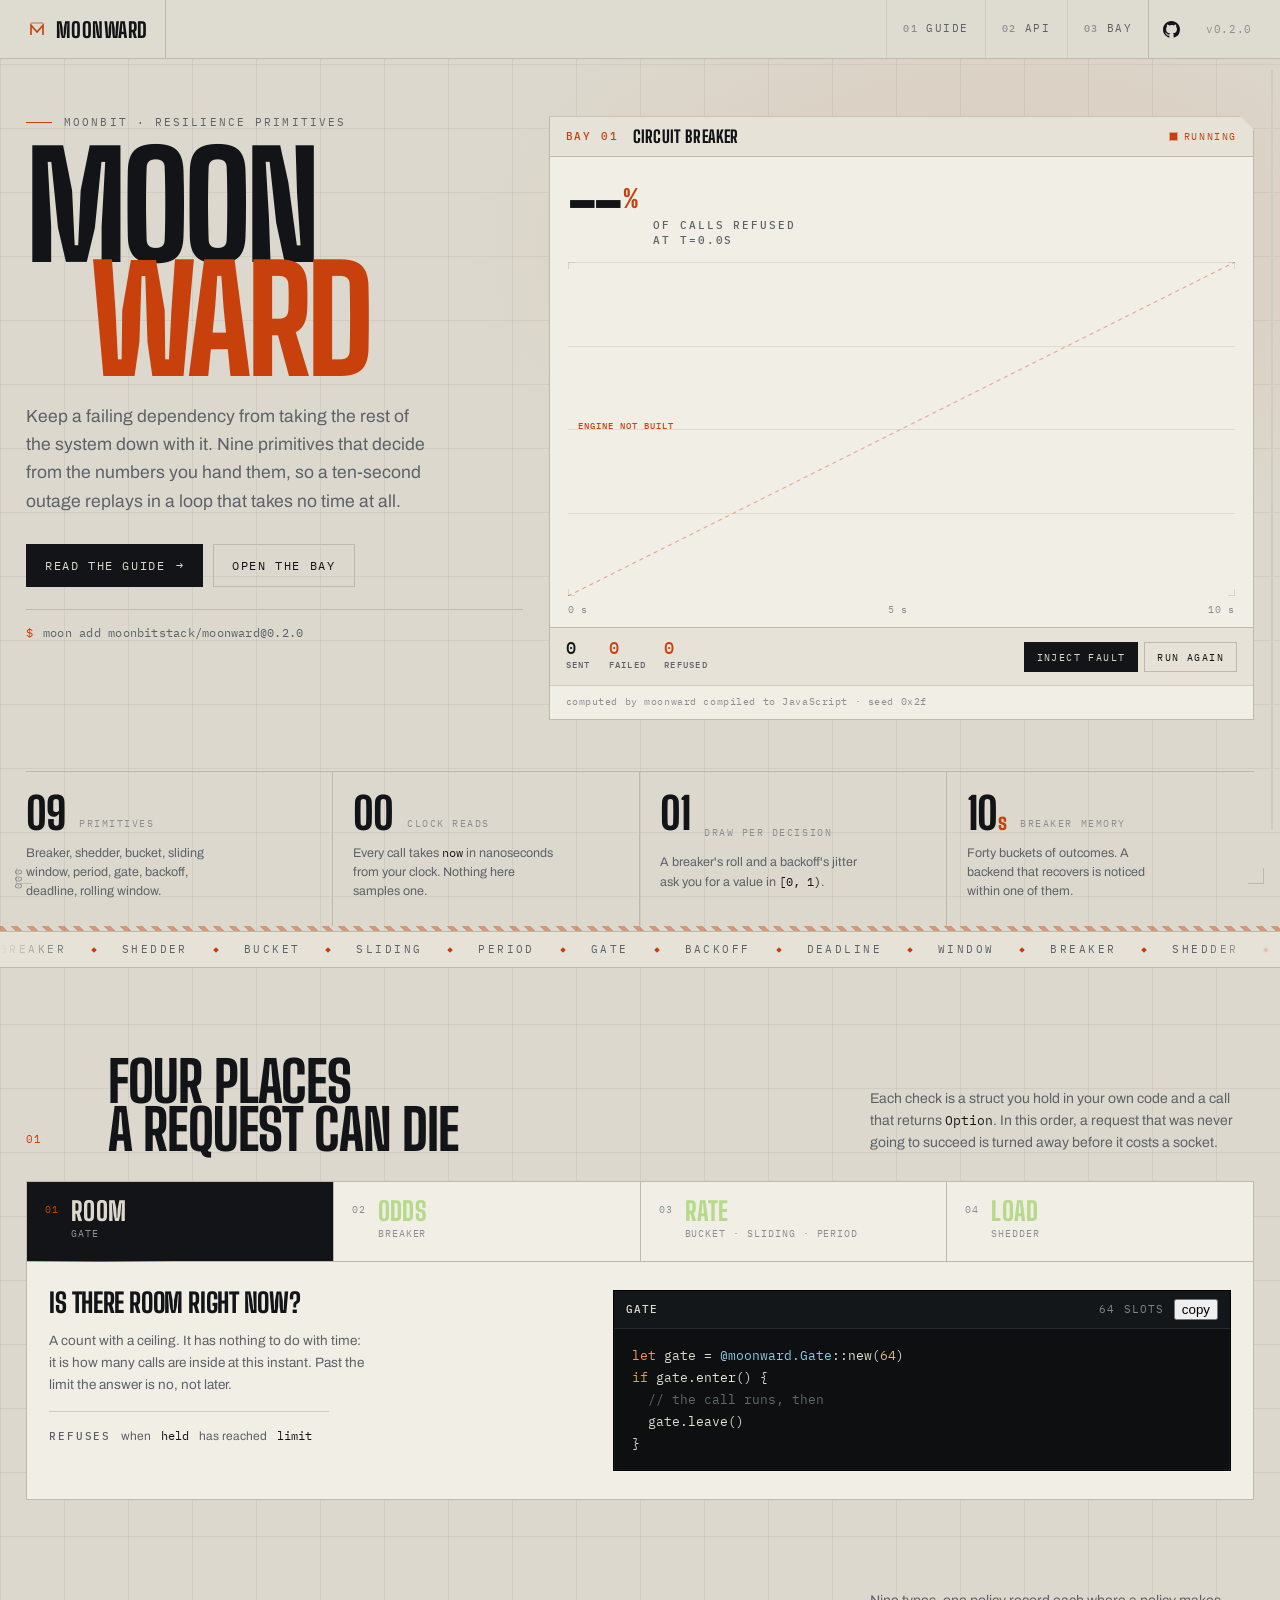
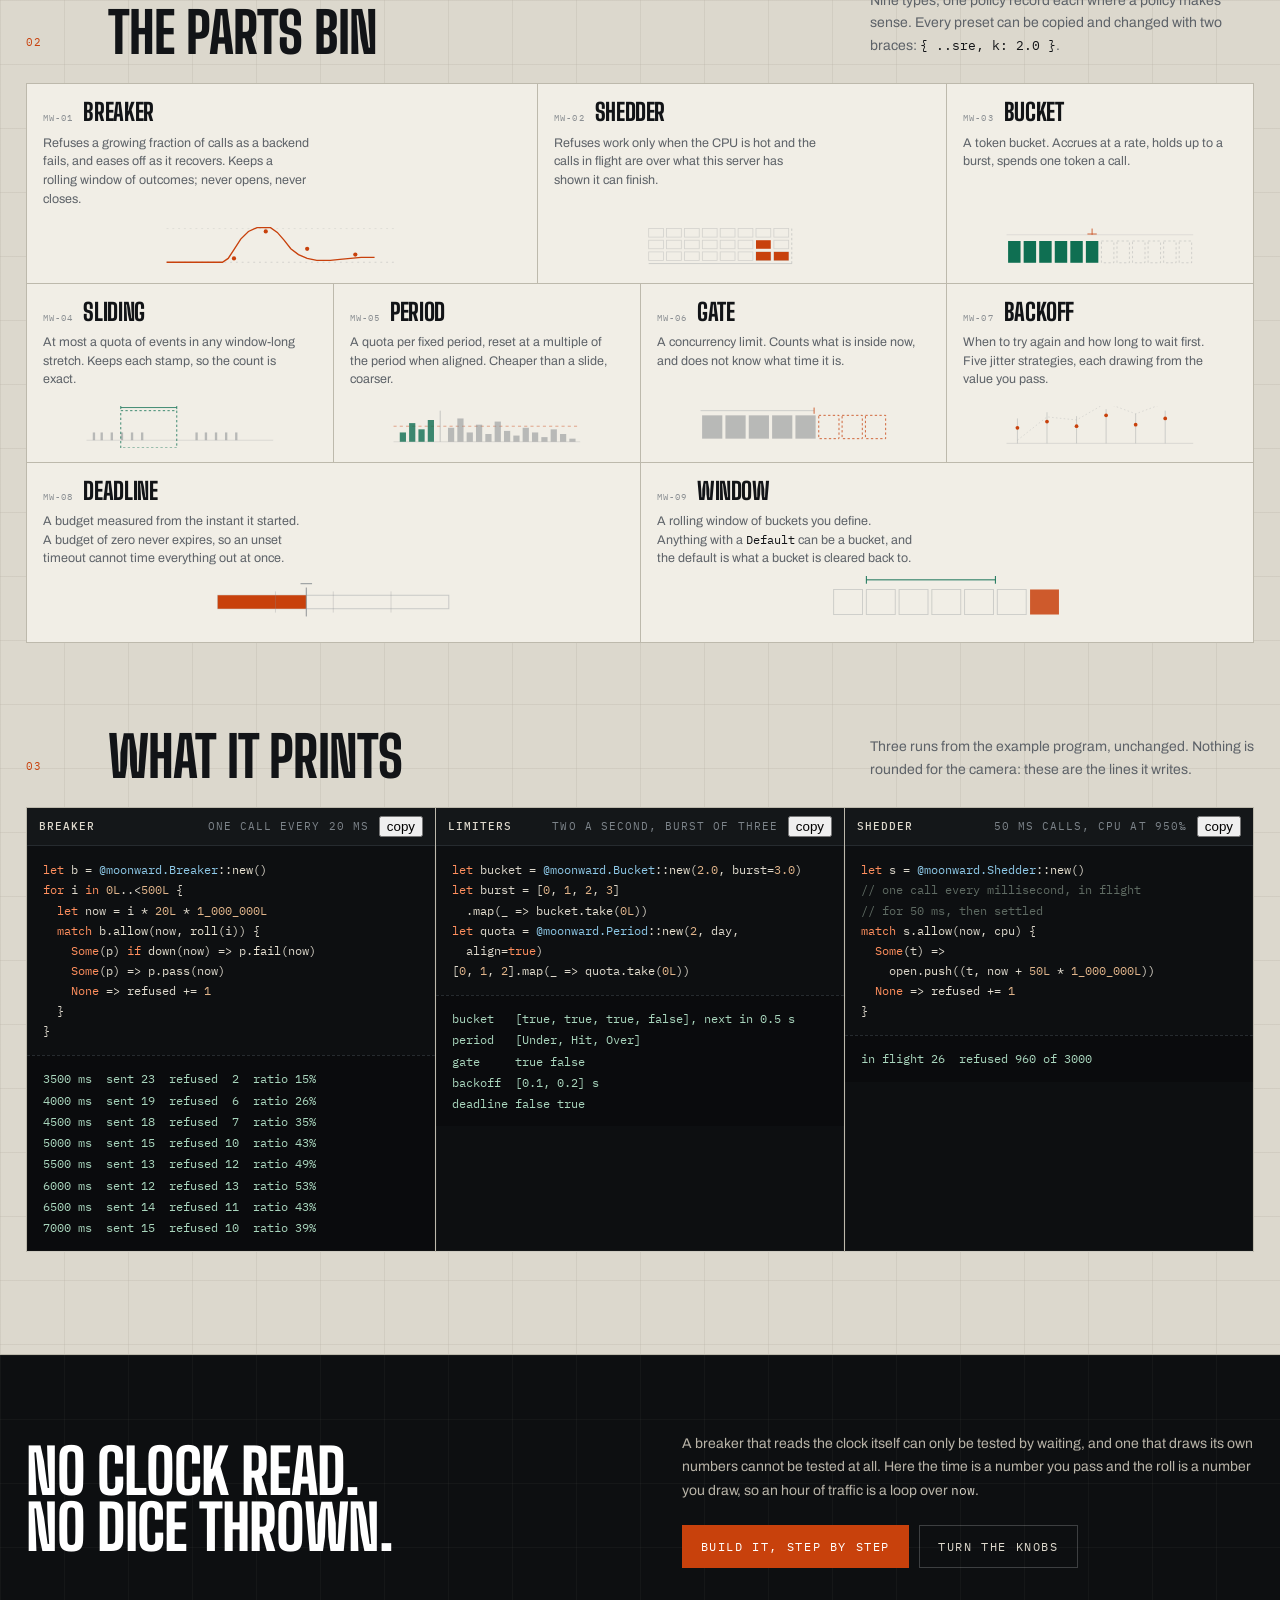
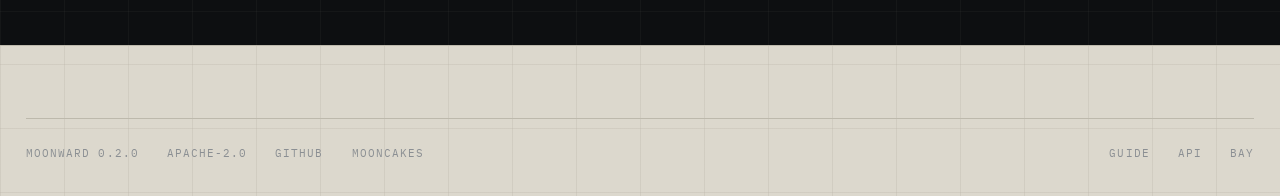
==== docs/index.html @ 8e38d352 "feat(moonward): a site — front panel, guide, generated reference, and a bay The nine primitives had " ====
<!doctype html>
<html lang="en">
<head>
<meta charset="utf-8">
<meta name="viewport" content="width=device-width, initial-scale=1">
<title>moonward — resilience primitives for MoonBit</title>
<meta name="description" content="A circuit breaker, adaptive load shedding, rate limits, quotas, concurrency limits, backoff and deadlines for MoonBit. No I/O, no clock, no dice.">
<link rel="icon" href="favicon.svg" type="image/svg+xml">
<link rel="preconnect" href="https://fonts.googleapis.com">
<link rel="preconnect" href="https://fonts.gstatic.com" crossorigin>
<link href="https://fonts.googleapis.com/css2?family=Big+Shoulders+Display:wght@500;700;800&family=Archivo:wght@400;500;600&family=IBM+Plex+Mono:wght@400;500;600&display=swap" rel="stylesheet">
<link rel="stylesheet" href="assets/site.css">
<link rel="stylesheet" href="assets/home.css">
</head>
<body class="home">

<div class="hud" aria-hidden="true">
  <i class="hud__c hud__c--tl"></i>
  <i class="hud__c hud__c--tr"></i>
  <i class="hud__c hud__c--bl"></i>
  <i class="hud__c hud__c--br"></i>
  <div class="hud__gauge"><i data-gauge></i></div>
  <div class="hud__read mono" data-hud-read>000</div>
</div>

<nav class="rail">
  <div class="rail__in">
    <a class="rail__mark" href="index.html">
      <svg viewBox="0 0 24 24" fill="none" stroke="currentColor" stroke-width="2.2" aria-hidden="true">
        <path d="M4 20V7l8 9 8-9v13"/><path d="M4 4h16" opacity=".45"/>
      </svg>
      <span>moonward</span>
    </a>
    <div class="rail__ch">
      <a href="guide.html"><b>01</b> Guide</a>
      <a href="api.html"><b>02</b> API</a>
      <a href="bay.html"><b>03</b> Bay</a>
    </div>
    <a class="rail__git" href="https://github.com/moonbitstack/moonward" aria-label="Repository on GitHub">
      <svg viewBox="0 0 16 16" fill="currentColor" aria-hidden="true"><path d="M8 0C3.58 0 0 3.58 0 8c0 3.54 2.29 6.53 5.47 7.59.4.07.55-.17.55-.38 0-.19-.01-.82-.01-1.49-2.01.37-2.53-.49-2.69-.94-.09-.23-.48-.94-.82-1.13-.28-.15-.68-.52-.01-.53.63-.01 1.08.58 1.23.82.72 1.21 1.87.87 2.33.66.07-.52.28-.87.51-1.07-1.78-.2-3.64-.89-3.64-3.95 0-.87.31-1.59.82-2.15-.08-.2-.36-1.02.08-2.12 0 0 .67-.21 2.2.82a7.4 7.4 0 0 1 2-.27c.68 0 1.36.09 2 .27 1.53-1.04 2.2-.82 2.2-.82.44 1.1.16 1.92.08 2.12.51.56.82 1.27.82 2.15 0 3.07-1.87 3.75-3.65 3.95.29.25.54.73.54 1.48 0 1.07-.01 1.93-.01 2.2 0 .21.15.46.55.38A7.995 7.995 0 0 0 16 8c0-4.42-3.58-8-8-8Z"/></svg>
    </a>
    <span class="rail__ver">v0.2.0</span>
  </div>
</nav>

<header class="hero">
  <div class="shell hero__grid">
    <div class="hero__text">
      <p class="eyebrow">MoonBit · resilience primitives</p>
      <h1 class="hero__title"><span>Moon</span><span>ward</span></h1>
      <p class="lede">Keep a failing dependency from taking the rest of the system down with it. Nine primitives that decide from the numbers you hand them, so a ten-second outage replays in a loop that takes no time at all.</p>
      <div class="hero__acts">
        <a class="btn" href="guide.html">Read the guide <span aria-hidden="true">→</span></a>
        <a class="btn btn--ghost" href="bay.html">Open the bay</a>
      </div>
      <p class="hero__cmd"><span class="mono">moon add moonbitstack/moonward@0.2.0</span></p>
    </div>

    <figure class="inst plate" id="inst" aria-label="Live circuit breaker driven by the compiled library">
      <div class="inst__bar">
        <span class="tag tag--hot">Bay 01</span>
        <h2 class="inst__name">Circuit breaker</h2>
        <span class="inst__live"><i class="led led--hot led--pulse"></i> running</span>
      </div>
      <div class="inst__body">
        <div class="inst__read">
          <div class="inst__num"><span data-read="ratio">0.0</span><em>%</em></div>
          <div class="inst__cap tag">of calls refused at t=<span data-read="clock">0.0</span>s</div>
        </div>
        <div class="inst__scope">
          <canvas id="hero-scope" aria-label="Refused calls per 100 ms"></canvas>
          <div class="inst__scale mono"><span>0 s</span><span>5 s</span><span>10 s</span></div>
        </div>
      </div>
      <div class="inst__foot">
        <div class="inst__stat"><span class="mono" data-read="sent">0</span><span class="tag">sent</span></div>
        <div class="inst__stat"><span class="mono hot" data-read="failed">0</span><span class="tag">failed</span></div>
        <div class="inst__stat"><span class="mono hot" data-read="refused">0</span><span class="tag">refused</span></div>
        <div class="inst__ctl">
          <button class="btn btn--sm" data-act="fault">Inject fault</button>
          <button class="btn btn--sm btn--ghost" data-act="again">Run again</button>
        </div>
      </div>
      <figcaption class="inst__note mono">computed by moonward compiled to JavaScript · seed 0x2f</figcaption>
    </figure>
  </div>

  <div class="shell specs">
    <div class="spec">
      <span class="spec__n">09</span>
      <span class="spec__l">primitives</span>
      <p>Breaker, shedder, bucket, sliding window, period, gate, backoff, deadline, rolling window.</p>
    </div>
    <div class="spec">
      <span class="spec__n">00</span>
      <span class="spec__l">clock reads</span>
      <p>Every call takes <code>now</code> in nanoseconds from your clock. Nothing here samples one.</p>
    </div>
    <div class="spec">
      <span class="spec__n">01</span>
      <span class="spec__l">draw per decision</span>
      <p>A breaker's roll and a backoff's jitter ask you for a value in <code>[0, 1)</code>.</p>
    </div>
    <div class="spec">
      <span class="spec__n">10<em>s</em></span>
      <span class="spec__l">breaker memory</span>
      <p>Forty buckets of outcomes. A backend that recovers is noticed within one of them.</p>
    </div>
  </div>
</header>

<div class="hazard"></div>

<section class="conveyor" aria-label="The primitives">
  <div class="conveyor__track">
    <div class="conveyor__run mono">
      <span>Breaker</span><i></i><span>Shedder</span><i></i><span>Bucket</span><i></i><span>Sliding</span><i></i><span>Period</span><i></i><span>Gate</span><i></i><span>Backoff</span><i></i><span>Deadline</span><i></i><span>Window</span><i></i>
      <span>Breaker</span><i></i><span>Shedder</span><i></i><span>Bucket</span><i></i><span>Sliding</span><i></i><span>Period</span><i></i><span>Gate</span><i></i><span>Backoff</span><i></i><span>Deadline</span><i></i><span>Window</span><i></i>
    </div>
  </div>
</section>

<section class="chain shell" id="chain">
  <div class="head">
    <span class="head__no mono">01</span>
    <h2 class="head__t">Four places<br>a request can die</h2>
    <p class="head__p">Each check is a struct you hold in your own code and a call that returns <code>Option</code>. In this order, a request that was never going to succeed is turned away before it costs a socket.</p>
  </div>

  <div class="chain__body">
    <input type="radio" name="st" id="st1" checked>
    <input type="radio" name="st" id="st2">
    <input type="radio" name="st" id="st3">
    <input type="radio" name="st" id="st4">

    <div class="chain__rail">
      <label for="st1" class="st">
        <span class="st__no mono">01</span>
        <span class="st__name">Room</span>
        <span class="st__type mono">Gate</span>
      </label>
      <label for="st2" class="st">
        <span class="st__no mono">02</span>
        <span class="st__name">Odds</span>
        <span class="st__type mono">Breaker</span>
      </label>
      <label for="st3" class="st">
        <span class="st__no mono">03</span>
        <span class="st__name">Rate</span>
        <span class="st__type mono">Bucket · Sliding · Period</span>
      </label>
      <label for="st4" class="st">
        <span class="st__no mono">04</span>
        <span class="st__name">Load</span>
        <span class="st__type mono">Shedder</span>
      </label>
      <span class="chain__flow" aria-hidden="true"><i></i></span>
    </div>

    <div class="chain__panes">
      <div class="pane" data-pane="1">
        <div class="pane__txt">
          <h3>Is there room right now?</h3>
          <p>A count with a ceiling. It has nothing to do with time: it is how many calls are inside at this instant. Past the limit the answer is no, not later.</p>
          <p class="pane__kv"><span class="tag">Refuses</span> when <code>held</code> has reached <code>limit</code></p>
        </div>
        <div class="screen">
          <div class="screen__bar"><b>gate</b><span class="spacer"></span>64 slots</div>
<pre class="code" data-lang="moonbit">let gate = @moonward.Gate::new(64)
if gate.enter() {
  // the call runs, then
  gate.leave()
}</pre>
        </div>
      </div>

      <div class="pane" data-pane="2">
        <div class="pane__txt">
          <h3>How likely is this backend to work?</h3>
          <p>Not a switch. The breaker keeps ten seconds of outcomes and refuses each call with a probability that grows with the failures in that window, so a struggling backend keeps getting what it can still serve.</p>
          <p class="pane__kv"><span class="tag">Refuses</span> when a draw falls under <code>ratio(now)</code></p>
        </div>
        <div class="screen">
          <div class="screen__bar"><b>breaker</b><span class="spacer"></span>window 10s</div>
<pre class="code" data-lang="moonbit">let b = @moonward.Breaker::new()
match b.allow(now, roll) {
  Some(p) =&gt; p.pass(now) // or p.fail(now)
  None =&gt; refused
}</pre>
        </div>
      </div>

      <div class="pane" data-pane="3">
        <div class="pane__txt">
          <h3>Is this caller within its allowance?</h3>
          <p>Three answers to three different questions. A bucket smooths a rate and lets a burst through. A sliding window counts events in any window-long stretch. A period counts them per fixed period, which is cheaper and coarser.</p>
          <p class="pane__kv"><span class="tag">Refuses</span> when the token, the count or the quota is spent</p>
        </div>
        <div class="screen">
          <div class="screen__bar"><b>limiters</b><span class="spacer"></span>100 / s</div>
<pre class="code" data-lang="moonbit">let rate = @moonward.Bucket::new(100.0)
let quota = @moonward.Sliding::new(1000, day)
let daily = @moonward.Period::new(1000, day, align=true)
rate.take(now) // true while tokens last</pre>
        </div>
      </div>

      <div class="pane" data-pane="4">
        <div class="pane__txt">
          <h3>Is this server hot and full?</h3>
          <p>Both, or nothing is refused. A CPU spike with nothing queued sheds nothing, and neither does a long queue on an idle CPU. The threshold is what the server has shown it can finish.</p>
          <p class="pane__kv"><span class="tag">Refuses</span> when <code>cpu</code> is over the threshold and calls in flight are over capacity</p>
        </div>
        <div class="screen">
          <div class="screen__bar"><b>shedder</b><span class="spacer"></span>cpu 950‰</div>
<pre class="code" data-lang="moonbit">let s = @moonward.Shedder::new()
match s.allow(now, cpu) {
  Some(t) =&gt; t.pass(now) // or t.fail()
  None =&gt; "overloaded"
}</pre>
        </div>
      </div>
    </div>
  </div>
</section>

<section class="parts shell" id="parts">
  <div class="head">
    <span class="head__no mono">02</span>
    <h2 class="head__t">The parts bin</h2>
    <p class="head__p">Nine types, one policy record each where a policy makes sense. Every preset can be copied and changed with two braces: <code>{ ..sre, k: 2.0 }</code>.</p>
  </div>

  <div class="bin">
    <article class="part span5">
      <header><span class="part__no mono">MW-01</span><h3>Breaker</h3></header>
      <p>Refuses a growing fraction of calls as a backend fails, and eases off as it recovers. Keeps a rolling window of outcomes; never opens, never closes.</p>
      <svg class="part__art" viewBox="0 0 240 54" fill="none" aria-hidden="true">
        <path d="M0 47h240" stroke="currentColor" stroke-opacity=".3" stroke-dasharray="2 4"/>
        <path d="M0 12h240" stroke="currentColor" stroke-opacity=".18" stroke-dasharray="2 4"/>
        <path d="M0 47h58l6-4 6-9 7-11 8-8 9-4h14l7 5 7 8 7 9 8 6 9 4 10 2h14l10-1 11-1 11-1h14" stroke="var(--hot)" stroke-width="1.4"/>
        <g fill="var(--hot)"><circle cx="70" cy="43" r="2.2"/><circle cx="103" cy="15" r="2.2"/><circle cx="146" cy="33" r="2.2"/><circle cx="196" cy="39" r="2.2"/></g>
      </svg>
    </article>

    <article class="part span4">
      <header><span class="part__no mono">MW-02</span><h3>Shedder</h3></header>
      <p>Refuses work only when the CPU is hot and the calls in flight are over what this server has shown it can finish.</p>
      <svg class="part__art" viewBox="0 0 240 54" fill="none" aria-hidden="true">
        <g stroke="currentColor" stroke-opacity=".3">
          <rect x="0" y="2" width="19" height="11"/><rect x="23" y="2" width="19" height="11"/><rect x="46" y="2" width="19" height="11"/><rect x="69" y="2" width="19" height="11"/><rect x="92" y="2" width="19" height="11"/><rect x="115" y="2" width="19" height="11"/><rect x="138" y="2" width="19" height="11"/><rect x="161" y="2" width="19" height="11"/>
          <rect x="0" y="17" width="19" height="11"/><rect x="23" y="17" width="19" height="11"/><rect x="46" y="17" width="19" height="11"/><rect x="69" y="17" width="19" height="11"/><rect x="92" y="17" width="19" height="11"/><rect x="115" y="17" width="19" height="11"/><rect x="161" y="17" width="19" height="11"/>
          <rect x="0" y="32" width="19" height="11"/><rect x="23" y="32" width="19" height="11"/><rect x="46" y="32" width="19" height="11"/><rect x="69" y="32" width="19" height="11"/><rect x="92" y="32" width="19" height="11"/><rect x="115" y="32" width="19" height="11"/>
          <rect x="138" y="32" width="19" height="11"/><rect x="161" y="32" width="19" height="11"/>
        </g>
        <rect x="138" y="17" width="19" height="11" fill="var(--hot)"/>
        <rect x="138" y="32" width="19" height="11" fill="var(--hot)"/>
        <rect x="161" y="32" width="19" height="11" fill="var(--hot)"/>
        <path d="M184 47V2" stroke="currentColor" stroke-opacity=".45" stroke-dasharray="3 3"/>
        <path d="M0 47h184" stroke="currentColor" stroke-opacity=".45"/>
      </svg>
    </article>

    <article class="part">
      <header><span class="part__no mono">MW-03</span><h3>Bucket</h3></header>
      <p>A token bucket. Accrues at a rate, holds up to a burst, spends one token a call.</p>
      <svg class="part__art" viewBox="0 0 240 54" fill="none" aria-hidden="true">
        <path d="M0 10h240" stroke="currentColor" stroke-opacity=".25"/>
        <g fill="var(--sig)">
          <rect x="2" y="18" width="16" height="28"/><rect x="22" y="18" width="16" height="28"/><rect x="42" y="18" width="16" height="28"/><rect x="62" y="18" width="16" height="28"/><rect x="82" y="18" width="16" height="28"/><rect x="102" y="18" width="16" height="28"/>
        </g>
        <g stroke="currentColor" stroke-opacity=".4" stroke-dasharray="3 3">
          <rect x="122" y="18" width="16" height="28"/><rect x="142" y="18" width="16" height="28"/><rect x="162" y="18" width="16" height="28"/><rect x="182" y="18" width="16" height="28"/><rect x="202" y="18" width="16" height="28"/><rect x="222" y="18" width="16" height="28"/>
        </g>
        <path d="M110 10V2" stroke="var(--hot)"/>
        <path d="M104 9h12" stroke="var(--hot)"/>
      </svg>
    </article>

    <article class="part">
      <header><span class="part__no mono">MW-04</span><h3>Sliding</h3></header>
      <p>At most a quota of events in any window-long stretch. Keeps each stamp, so the count is exact.</p>
      <svg class="part__art" viewBox="0 0 240 54" fill="none" aria-hidden="true">
        <path d="M0 44h240" stroke="currentColor" stroke-opacity=".3"/>
        <g fill="currentColor" fill-opacity=".55">
          <rect x="8" y="34" width="3" height="10"/><rect x="18" y="34" width="3" height="10"/><rect x="31" y="34" width="3" height="10"/><rect x="44" y="34" width="3" height="10"/><rect x="57" y="34" width="3" height="10"/><rect x="70" y="34" width="3" height="10"/><rect x="140" y="34" width="3" height="10"/><rect x="152" y="34" width="3" height="10"/><rect x="165" y="34" width="3" height="10"/><rect x="178" y="34" width="3" height="10"/><rect x="191" y="34" width="3" height="10"/>
        </g>
        <rect x="44" y="6" width="72" height="48" stroke="var(--sig)" stroke-dasharray="3 3"/>
        <path d="M44 2h72" stroke="var(--sig)"/>
        <path d="M44 0v4M116 0v4" stroke="var(--sig)"/>
      </svg>
    </article>

    <article class="part">
      <header><span class="part__no mono">MW-05</span><h3>Period</h3></header>
      <p>A quota per fixed period, reset at a multiple of the period when aligned. Cheaper than a slide, coarser.</p>
      <svg class="part__art" viewBox="0 0 240 54" fill="none" aria-hidden="true">
        <path d="M0 46h240" stroke="currentColor" stroke-opacity=".3"/>
        <path d="M0 26h240" stroke="var(--hot)" stroke-opacity=".55" stroke-dasharray="4 4"/>
        <g fill="var(--sig)" fill-opacity=".8">
          <rect x="8" y="34" width="8" height="12"/><rect x="20" y="22" width="8" height="24"/><rect x="32" y="30" width="8" height="16"/><rect x="44" y="18" width="8" height="28"/>
        </g>
        <path d="M60 46V6" stroke="currentColor" stroke-opacity=".55"/>
        <g fill="currentColor" fill-opacity=".55">
          <rect x="70" y="28" width="8" height="18"/><rect x="82" y="16" width="8" height="30"/><rect x="94" y="34" width="8" height="12"/><rect x="106" y="24" width="8" height="22"/><rect x="118" y="36" width="8" height="10"/><rect x="130" y="20" width="8" height="26"/><rect x="142" y="32" width="8" height="14"/><rect x="154" y="38" width="8" height="8"/><rect x="166" y="28" width="8" height="18"/><rect x="178" y="34" width="8" height="12"/><rect x="190" y="40" width="8" height="6"/><rect x="202" y="30" width="8" height="16"/><rect x="214" y="36" width="8" height="10"/><rect x="226" y="42" width="8" height="4"/>
        </g>
      </svg>
    </article>

    <article class="part">
      <header><span class="part__no mono">MW-06</span><h3>Gate</h3></header>
      <p>A concurrency limit. Counts what is inside now, and does not know what time it is.</p>
      <svg class="part__art" viewBox="0 0 240 54" fill="none" aria-hidden="true">
        <g fill="currentColor" fill-opacity=".55">
          <rect x="2" y="12" width="26" height="30"/><rect x="32" y="12" width="26" height="30"/><rect x="62" y="12" width="26" height="30"/><rect x="92" y="12" width="26" height="30"/><rect x="122" y="12" width="26" height="30"/>
        </g>
        <g stroke="var(--hot)" stroke-dasharray="3 3">
          <rect x="152" y="12" width="26" height="30"/><rect x="182" y="12" width="26" height="30"/><rect x="212" y="12" width="26" height="30"/>
        </g>
        <path d="M0 6h146" stroke="currentColor" stroke-opacity=".45"/>
        <path d="M146 2v8" stroke="var(--hot)"/>
      </svg>
    </article>

    <article class="part">
      <header><span class="part__no mono">MW-07</span><h3>Backoff</h3></header>
      <p>When to try again and how long to wait first. Five jitter strategies, each drawing from the value you pass.</p>
      <svg class="part__art" viewBox="0 0 240 54" fill="none" aria-hidden="true">
        <path d="M0 48h240" stroke="currentColor" stroke-opacity=".3"/>
        <g stroke="currentColor" stroke-opacity=".45"><path d="M14 48V16"/><path d="M52 48V8"/><path d="M90 48V13"/><path d="M128 48V4"/><path d="M166 48V10"/><path d="M204 48V6"/></g>
        <g fill="var(--hot)">
          <circle cx="14" cy="28" r="2.4"/><circle cx="52" cy="20" r="2.4"/><circle cx="90" cy="26" r="2.4"/><circle cx="128" cy="12" r="2.4"/><circle cx="166" cy="24" r="2.4"/><circle cx="204" cy="16" r="2.4"/>
        </g>
        <path d="M14 44l38-30 38 4 38-22 38 14 38-14" stroke="currentColor" stroke-opacity=".3" stroke-dasharray="2 3"/>
      </svg>
    </article>

    <article class="part span6">
      <header><span class="part__no mono">MW-08</span><h3>Deadline</h3></header>
      <p>A budget measured from the instant it started. A budget of zero never expires, so an unset timeout cannot time everything out at once.</p>
      <svg class="part__art" viewBox="0 0 240 54" fill="none" aria-hidden="true">
        <rect x="0" y="20" width="240" height="14" stroke="currentColor" stroke-opacity=".4"/>
        <rect x="0" y="20" width="92" height="14" fill="var(--hot)"/>
        <g stroke="currentColor" stroke-opacity=".3"><path d="M60 16v22M120 16v22M180 16v22"/></g>
        <path d="M92 12v30" stroke="currentColor"/>
        <path d="M86 8h12" stroke="currentColor"/>
      </svg>
    </article>

    <article class="part span6">
      <header><span class="part__no mono">MW-09</span><h3>Window</h3></header>
      <p>A rolling window of buckets you define. Anything with a <code>Default</code> can be a bucket, and the default is what a bucket is cleared back to.</p>
      <svg class="part__art" viewBox="0 0 240 54" fill="none" aria-hidden="true">
        <g stroke="currentColor" stroke-opacity=".35">
          <rect x="2" y="14" width="30" height="26"/><rect x="36" y="14" width="30" height="26"/><rect x="70" y="14" width="30" height="26"/><rect x="104" y="14" width="30" height="26"/><rect x="138" y="14" width="30" height="26"/><rect x="172" y="14" width="30" height="26"/>
        </g>
        <rect x="206" y="14" width="30" height="26" fill="var(--hot)" fill-opacity=".85"/>
        <path d="M36 4h134" stroke="var(--sig)"/>
        <path d="M36 0v8M170 0v8" stroke="var(--sig)"/>
      </svg>
    </article>
  </div>

</section>

<section class="out shell" id="out">
  <div class="head">
    <span class="head__no mono">03</span>
    <h2 class="head__t">What it prints</h2>
    <p class="head__p">Three runs from the example program, unchanged. Nothing is rounded for the camera: these are the lines it writes.</p>
  </div>

  <div class="out__grid">
    <div class="screen">
      <div class="screen__bar"><b>breaker</b><span class="spacer"></span>one call every 20 ms</div>
<pre class="code" data-lang="moonbit">let b = @moonward.Breaker::new()
for i in 0L..&lt;500L {
  let now = i * 20L * 1_000_000L
  match b.allow(now, roll(i)) {
    Some(p) if down(now) =&gt; p.fail(now)
    Some(p) =&gt; p.pass(now)
    None =&gt; refused += 1
  }
}</pre>
<pre class="out">3500 ms  sent 23  refused  2  ratio 15%
4000 ms  sent 19  refused  6  ratio 26%
4500 ms  sent 18  refused  7  ratio 35%
5000 ms  sent 15  refused 10  ratio 43%
5500 ms  sent 13  refused 12  ratio 49%
6000 ms  sent 12  refused 13  ratio 53%
6500 ms  sent 14  refused 11  ratio 43%
7000 ms  sent 15  refused 10  ratio 39%</pre>
    </div>

    <div class="screen">
      <div class="screen__bar"><b>limiters</b><span class="spacer"></span>two a second, burst of three</div>
<pre class="code" data-lang="moonbit">let bucket = @moonward.Bucket::new(2.0, burst=3.0)
let burst = [0, 1, 2, 3]
  .map(_ =&gt; bucket.take(0L))
let quota = @moonward.Period::new(2, day,
  align=true)
[0, 1, 2].map(_ =&gt; quota.take(0L))</pre>
<pre class="out">bucket   [true, true, true, false], next in 0.5 s
period   [Under, Hit, Over]
gate     true false
backoff  [0.1, 0.2] s
deadline false true</pre>
    </div>

    <div class="screen">
      <div class="screen__bar"><b>shedder</b><span class="spacer"></span>50 ms calls, cpu at 950‰</div>
<pre class="code" data-lang="moonbit">let s = @moonward.Shedder::new()
// one call every millisecond, in flight
// for 50 ms, then settled
match s.allow(now, cpu) {
  Some(t) =&gt;
    open.push((t, now + 50L * 1_000_000L))
  None =&gt; refused += 1
}</pre>
<pre class="out">in flight 26  refused 960 of 3000</pre>
    </div>
  </div>
</section>

<section class="wall">
  <div class="shell wall__in">
    <p class="wall__a mono">No clock read.<br>No dice thrown.</p>
    <div class="wall__b">
      <p>A breaker that reads the clock itself can only be tested by waiting, and one that draws its own numbers cannot be tested at all. Here the time is a number you pass and the roll is a number you draw, so an hour of traffic is a loop over <code>now</code>.</p>
      <div class="wall__acts">
        <a class="btn" href="guide.html">Build it, step by step</a>
        <a class="btn btn--ghost" href="bay.html">Turn the knobs</a>
      </div>
    </div>
  </div>
</section>

<footer class="foot shell">
  <span>moonward 0.2.0</span>
  <span>Apache-2.0</span>
  <a href="https://github.com/moonbitstack/moonward">GitHub</a>
  <a href="https://mooncakes.io/docs/moonbitstack/moonward">mooncakes</a>
  <span class="spacer"></span>
  <a href="guide.html">Guide</a>
  <a href="api.html">API</a>
  <a href="bay.html">Bay</a>
</footer>

<script type="module" src="assets/site.js"></script>
<script type="module" src="assets/home.js"></script>
</body>
</html>
---- docs/assets/site.css ----
/* ==========================================================================
   moonward — one stylesheet for four pages
   Light is the workshop: enamel panels, ink, a furnace-orange signal.
   Dark is the night bay: the same machine with the lights off.
   ========================================================================== */

:root {
  --bg: #dcd8cd;
  --plate: #f1eee6;
  --plate-2: #e6e2d7;
  --plate-3: #d4d0c4;
  --ink: #121417;
  --dim: #5d6268;
  --faint: #8b8f93;
  --line: #bdb9ac;
  --line-soft: #cfcbc0;
  --hot: #c8410c;
  --hot-soft: #f0d8c8;
  --sig: #0f6f52;
  --sig-soft: #cfe0d6;
  --screen: #0d0f11;
  --screen-2: #141719;
  --screen-ink: #ded9cd;
  --screen-dim: #7d848a;
  --screen-line: #262b2f;
  --amber: #d98a00;
  --screw: #8d8a80;
  --shadow: 0 1px 0 #ffffff80, 0 1px 2px #00000012;
  --chamfer: 14px;
  --gut: 26px;
  --max: 1260px;
  --ease: cubic-bezier(0.2, 0.7, 0.2, 1);
  color-scheme: light;
}

@media (prefers-color-scheme: dark) {
  :root {
    --bg: #0a0b0d;
    --plate: #121417;
    --plate-2: #181b1f;
    --plate-3: #22262b;
    --ink: #e8e4d9;
    --dim: #8f959c;
    --faint: #666c73;
    --line: #262a30;
    --line-soft: #1c2024;
    --hot: #ff6a1f;
    --hot-soft: #38200f;
    --sig: #35d99a;
    --sig-soft: #10312a;
    --screen: #08090a;
    --screen-2: #101315;
    --screen-ink: #ded9cd;
    --screen-dim: #767d84;
    --screen-line: #22272b;
    --amber: #f0a41c;
    --screw: #3a4046;
    --shadow: 0 1px 0 #ffffff0a, 0 2px 10px #00000060;
    color-scheme: dark;
  }
}

*,
*::before,
*::after {
  box-sizing: border-box;
}

html {
  -webkit-text-size-adjust: 100%;
  scroll-behavior: smooth;
  scrollbar-color: var(--hot) var(--plate-2);
  scrollbar-width: thin;
}

@supports not selector(::-webkit-scrollbar) {
  html {
    scrollbar-color: var(--hot) var(--plate-2);
    scrollbar-width: thin;
  }
}

::-webkit-scrollbar {
  width: 12px;
  height: 12px;
}

::-webkit-scrollbar-track {
  background: var(--plate-2);
  border-left: 1px solid var(--line);
}

::-webkit-scrollbar-thumb {
  background: var(--line);
  border: 3px solid var(--plate-2);
}

::-webkit-scrollbar-thumb:hover {
  background: var(--hot);
}

::-webkit-scrollbar-corner {
  background: var(--plate-2);
}

body {
  margin: 0;
  background-color: var(--bg);
  background-image:
    linear-gradient(
      to right,
      color-mix(in oklab, var(--line) 34%, transparent) 0 1px,
      transparent 1px 100%
    ),
    linear-gradient(
      to bottom,
      color-mix(in oklab, var(--line) 34%, transparent) 0 1px,
      transparent 1px 100%
    );
  background-size: 64px 64px, 64px 64px;
  color: var(--ink);
  font-family: Archivo, "Helvetica Neue", Arial, sans-serif;
  font-size: 16px;
  line-height: 1.6;
  overflow-x: hidden;
  font-kerning: normal;
  text-rendering: optimizeLegibility;
}

samp,
code,
kbd,
pre {
  font-family: "IBM Plex Mono", ui-monospace, SFMono-Regular, Menlo, monospace;
  font-variant-ligatures: none;
}

a {
  color: inherit;
  text-decoration: none;
}

h1,
h2,
h3,
h4 {
  font-family: "Big Shoulders Display", Archivo, sans-serif;
  font-weight: 800;
  line-height: 0.92;
  letter-spacing: -0.015em;
  margin: 0;
  text-transform: uppercase;
}

p {
  margin: 0;
}

::selection {
  background: var(--hot);
  color: #fff;
}

:focus-visible {
  outline: 2px solid var(--hot);
  outline-offset: 3px;
}

/* --- small pieces ------------------------------------------------------- */

.tag {
  font-family: "IBM Plex Mono", monospace;
  font-size: 10.5px;
  font-weight: 500;
  letter-spacing: 0.18em;
  text-transform: uppercase;
  color: var(--dim);
}

.tag--hot {
  color: var(--hot);
}

.tag--sig {
  color: var(--sig);
}

.mono {
  font-family: "IBM Plex Mono", monospace;
  font-variant-numeric: tabular-nums;
}

.hazard {
  height: 5px;
  background: repeating-linear-gradient(
    45deg,
    color-mix(in oklab, var(--hot) 78%, transparent) 0 5px,
    transparent 5px 11px
  );
  opacity: 0.55;
}

.plate {
  position: relative;
  background: var(--plate);
  border: 1px solid var(--line);
  box-shadow: var(--shadow);
}

.screws::before {
  content: "";
  position: absolute;
  inset: 7px;
  pointer-events: none;
  background-image:
    radial-gradient(circle, var(--screw) 0 1.6px, transparent 2px),
    radial-gradient(circle, var(--screw) 0 1.6px, transparent 2px),
    radial-gradient(circle, var(--screw) 0 1.6px, transparent 2px),
    radial-gradient(circle, var(--screw) 0 1.6px, transparent 2px);
  background-repeat: no-repeat;
  background-position:
    left top,
    right top,
    left bottom,
    right bottom;
  opacity: 0.75;
}

.led {
  display: inline-block;
  width: 7px;
  height: 7px;
  background: var(--sig);
  box-shadow: 0 0 0 1px color-mix(in oklab, var(--sig) 40%, transparent);
}

.led--hot {
  background: var(--hot);
  box-shadow: 0 0 0 1px color-mix(in oklab, var(--hot) 40%, transparent);
}

.led--pulse {
  animation: pulse 2.4s var(--ease) infinite;
}

@keyframes pulse {
  0%,
  100% {
    opacity: 1;
  }
  50% {
    opacity: 0.25;
  }
}

/* --- shell -------------------------------------------------------------- */

.shell {
  width: min(100% - var(--gut) * 2, var(--max));
  margin-inline: auto;
}

.rail {
  position: sticky;
  top: 0;
  z-index: 60;
  background: color-mix(in oklab, var(--bg) 88%, var(--plate));
  border-bottom: 1px solid var(--line);
  backdrop-filter: blur(6px);
}

.rail__in {
  display: flex;
  align-items: stretch;
  gap: 0;
  height: 58px;
  width: min(100% - var(--gut) * 2, var(--max));
  margin-inline: auto;
}

.rail__mark {
  display: flex;
  align-items: center;
  gap: 10px;
  padding-inline: 2px 18px;
  border-right: 1px solid var(--line);
  font-family: "Big Shoulders Display", sans-serif;
  font-size: 21px;
  font-weight: 800;
  letter-spacing: 0.02em;
  text-transform: uppercase;
}

.rail__mark svg {
  width: 18px;
  height: 18px;
  color: var(--hot);
}

.rail__mark span {
  line-height: 1;
}

.rail__ch {
  display: flex;
  align-items: stretch;
  margin-left: auto;
}

.rail__ch a {
  position: relative;
  display: flex;
  align-items: center;
  gap: 8px;
  padding-inline: 16px;
  border-left: 1px solid var(--line-soft);
  font-family: "IBM Plex Mono", monospace;
  font-size: 11px;
  letter-spacing: 0.14em;
  text-transform: uppercase;
  color: var(--dim);
  transition: color 0.15s var(--ease), background 0.15s var(--ease);
}

.rail__ch a b {
  font-weight: 500;
  color: var(--faint);
  font-size: 9.5px;
}

.rail__ch a:hover {
  color: var(--ink);
  background: var(--plate-2);
}

.rail__ch a[aria-current="page"] {
  color: var(--ink);
  background: var(--plate);
}

.rail__ch a[aria-current="page"]::after {
  content: "";
  position: absolute;
  inset: auto 0 -1px 0;
  height: 2px;
  background: var(--hot);
}

.rail__git {
  display: flex;
  align-items: center;
  padding-inline: 14px;
  border-left: 1px solid var(--line);
  color: var(--ink);
}

.rail__git svg {
  width: 17px;
  height: 17px;
}

.rail__git:hover {
  background: var(--hot);
  color: #fff;
}

.rail__ver {
  display: flex;
  align-items: center;
  padding-inline: 12px 2px;
  font-family: "IBM Plex Mono", monospace;
  font-size: 10.5px;
  color: var(--faint);
  letter-spacing: 0.06em;
}

/* --- buttons ------------------------------------------------------------ */

.btn {
  display: inline-flex;
  align-items: center;
  gap: 10px;
  padding: 12px 18px 11px;
  border: 1px solid var(--ink);
  background: var(--ink);
  color: var(--bg);
  font-family: "IBM Plex Mono", monospace;
  font-size: 11.5px;
  letter-spacing: 0.14em;
  text-transform: uppercase;
  cursor: pointer;
  transition:
    transform 0.12s var(--ease),
    background 0.15s var(--ease),
    color 0.15s var(--ease);
}

.btn:hover {
  background: var(--hot);
  border-color: var(--hot);
  color: #fff;
}

.btn:active {
  transform: translateY(1px);
}

.btn--ghost {
  background: transparent;
  color: var(--ink);
  border-color: var(--line);
}

.btn--ghost:hover {
  background: var(--plate-2);
  border-color: var(--ink);
  color: var(--ink);
}

.btn--sm {
  padding: 8px 12px 7px;
  font-size: 10px;
}

/* --- screens (code and terminals live on dark glass in both themes) ----- */

.screen {
  position: relative;
  background: var(--screen);
  border: 1px solid #000;
  color: var(--screen-ink);
  box-shadow:
    inset 0 0 0 1px #ffffff08,
    0 1px 0 #ffffff40;
}

.screen__bar {
  display: flex;
  align-items: center;
  gap: 10px;
  padding: 8px 12px;
  border-bottom: 1px solid var(--screen-line);
  font-family: "IBM Plex Mono", monospace;
  font-size: 10.5px;
  letter-spacing: 0.1em;
  text-transform: uppercase;
  color: var(--screen-dim);
  background: var(--screen-2);
}

.screen__bar b {
  color: var(--screen-ink);
  font-weight: 500;
}

.screen__bar .spacer {
  margin-left: auto;
}

pre.code,
pre.out {
  margin: 0;
  padding: 16px 18px;
  overflow-x: auto;
  font-size: 12.5px;
  line-height: 1.75;
  tab-size: 2;
  color: var(--screen-ink);
}

pre.code {
  white-space: pre;
}

pre.out {
  white-space: pre;
  color: #a9d6bd;
  background: #00000040;
  border-top: 1px dashed var(--screen-line);
}

pre.out::-webkit-scrollbar,
pre.code::-webkit-scrollbar {
  height: 8px;
}

pre.out::-webkit-scrollbar-thumb,
pre.code::-webkit-scrollbar-thumb {
  background: #394044;
  border: 2px solid var(--screen);
}

.cm {
  color: #5f6b63;
}

.kw {
  color: #ff8f5e;
}

.ty {
  color: #8ec9e8;
}

.st {
  color: #b7d98a;
}

.nu {
  color: #e0b48a;
}

.fn {
  color: #e8e2d2;
}

/* --- page head ---------------------------------------------------------- */

.eyebrow {
  display: flex;
  align-items: center;
  gap: 12px;
  font-family: "IBM Plex Mono", monospace;
  font-size: 10.5px;
  letter-spacing: 0.2em;
  text-transform: uppercase;
  color: var(--dim);
}

.eyebrow::before {
  content: "";
  width: 26px;
  height: 1px;
  background: var(--hot);
}

.lede {
  font-size: clamp(15px, 1.4vw, 17.5px);
  line-height: 1.62;
  color: var(--dim);
  max-width: 46ch;
}

/* --- hud frame ---------------------------------------------------------- */

.hud__gauge {
  position: fixed;
  inset: 70px 7px 70px auto;
  width: 2px;
  background: var(--line-soft);
  z-index: 40;
  pointer-events: none;
}

.hud__gauge i {
  display: block;
  width: 100%;
  height: 0;
  background: var(--hot);
  transform-origin: top;
}

.hud__read {
  position: fixed;
  left: 10px;
  bottom: 10px;
  z-index: 40;
  font-size: 10px;
  letter-spacing: 0.1em;
  color: var(--faint);
  pointer-events: none;
  writing-mode: vertical-rl;
  text-orientation: mixed;
}

.hud__c {
  position: fixed;
  width: 16px;
  height: 16px;
  z-index: 40;
  pointer-events: none;
  border-color: var(--line);
  border-style: solid;
  border-width: 0;
}

.hud__c--br {
  right: 16px;
  bottom: 16px;
  border-right-width: 1px;
  border-bottom-width: 1px;
}

.hud__c--bl {
  left: 16px;
  bottom: 16px;
  border-left-width: 1px;
  border-bottom-width: 1px;
}

@media (width <= 860px) {
  .hud {
    display: none;
  }
}

/* --- footer ------------------------------------------------------------- */

.foot {
  border-top: 1px solid var(--line);
  margin-top: 72px;
  padding-block: 26px 34px;
  display: flex;
  flex-wrap: wrap;
  gap: 16px 28px;
  align-items: center;
  font-family: "IBM Plex Mono", monospace;
  font-size: 10.5px;
  letter-spacing: 0.1em;
  text-transform: uppercase;
  color: var(--faint);
}

.foot a:hover {
  color: var(--hot);
}

.foot .spacer {
  margin-left: auto;
}

@media (width <= 860px) {
  :root {
    --gut: 16px;
  }

  .rail {
    position: fixed;
    inset: auto 0 0 0;
    top: auto;
    border-top: 1px solid var(--line);
    border-bottom: 0;
    background: color-mix(in oklab, var(--bg) 94%, var(--plate));
  }

  .rail__in {
    height: 56px;
  }

  .rail__mark,
  .rail__ver,
  .rail__ch a b {
    display: none;
  }

  .rail__ch {
    flex: 1;
    margin-left: 0;
  }

  .rail__ch a {
    flex: 1;
    justify-content: center;
    padding-inline: 4px;
    font-size: 10px;
    letter-spacing: 0.1em;
    border-left: 1px solid var(--line-soft);
  }

  .rail__ch a:first-child {
    border-left: 0;
  }

  .rail__git {
    padding-inline: 12px;
    border-left: 1px solid var(--line);
  }

  body {
    padding-bottom: 56px;
  }

  .foot {
    padding-bottom: 20px;
  }
}

@media (prefers-reduced-motion: reduce) {
  *,
  *::before,
  *::after {
    animation-duration: 0.001ms !important;
    animation-iteration-count: 1 !important;
    transition-duration: 0.001ms !important;
    scroll-behavior: auto !important;
  }
}
---- docs/assets/home.css ----
/* ==========================================================================
   home — the front panel
   ========================================================================== */

/* --- hero --------------------------------------------------------------- */

.hero {
  position: relative;
  padding-top: clamp(28px, 4vw, 54px);
  padding-bottom: 0;
  overflow: hidden;
}

.hero::before {
  content: "";
  position: absolute;
  inset: 0;
  background:
    radial-gradient(
      60% 50% at 78% 22%,
      color-mix(in oklab, var(--hot) 9%, transparent),
      transparent 70%
    );
  pointer-events: none;
}

.hero__grid {
  display: grid;
  grid-template-columns: repeat(12, 1fr);
  gap: 0 var(--gut);
  align-items: stretch;
  padding-bottom: clamp(30px, 4vw, 52px);
}

.hero__text {
  grid-column: 1 / 6;
  padding-top: 4px;
}

.hero__title {
  margin: 18px 0 0;
  font-size: clamp(58px, 11.4vw, 148px);
  letter-spacing: -0.035em;
  line-height: 0.78;
  display: flex;
  flex-direction: column;
}

.hero__title span:last-child {
  margin-left: 0.44em;
  color: var(--hot);
  -webkit-text-stroke: 0;
}

.hero__title span {
  display: block;
}

.hero .lede {
  margin-top: 26px;
  max-width: 40ch;
}

.hero__acts {
  display: flex;
  flex-wrap: wrap;
  gap: 10px;
  margin-top: 28px;
}

.hero__cmd {
  margin-top: 22px;
  padding-top: 14px;
  border-top: 1px solid var(--line);
  font-size: 11.5px;
  color: var(--dim);
  display: flex;
  gap: 10px;
  align-items: center;
}

.hero__cmd::before {
  content: "$";
  color: var(--hot);
  font-family: "IBM Plex Mono", monospace;
}

.hero__cmd .mono {
  font-size: 11.5px;
  letter-spacing: 0.02em;
}

/* --- instrument --------------------------------------------------------- */

.inst {
  grid-column: 6 / 13;
  margin: 6px 0 0;
  clip-path: polygon(
    0 0,
    calc(100% - var(--chamfer)) 0,
    100% var(--chamfer),
    100% 100%,
    0 100%
  );
  display: flex;
  flex-direction: column;
}

.inst__bar {
  display: flex;
  align-items: center;
  gap: 14px;
  padding: 11px 16px;
  border-bottom: 1px solid var(--line);
  background: var(--plate-2);
}

.inst__name {
  font-size: 17px;
  letter-spacing: 0.01em;
}

.inst__live {
  margin-left: auto;
  display: flex;
  align-items: center;
  gap: 7px;
  font-family: "IBM Plex Mono", monospace;
  font-size: 10px;
  letter-spacing: 0.16em;
  text-transform: uppercase;
  color: var(--hot);
}

.inst__body {
  display: flex;
  flex-direction: column;
  flex: 1;
  padding: 18px 18px 10px;
}

.inst__read {
  display: flex;
  align-items: baseline;
  gap: 16px;
  padding: 0 0 14px;
}

.inst__num {
  font-family: "Big Shoulders Display", sans-serif;
  font-weight: 800;
  font-size: clamp(58px, 5.4vw, 82px);
  line-height: 0.8;
  letter-spacing: -0.03em;
  font-variant-numeric: tabular-nums;
  display: flex;
  align-items: flex-start;
  gap: 2px;
}

.inst__num em {
  font-style: normal;
  font-size: 0.36em;
  line-height: 1;
  margin-top: 0.5em;
  color: var(--hot);
}

.inst__cap {
  display: block;
  line-height: 1.45;
  max-width: 24ch;
}

.inst__scope {
  position: relative;
  padding: 0;
  min-width: 0;
  flex: 1;
  display: flex;
  flex-direction: column;
}

.inst__scope canvas {
  display: block;
  width: 100%;
  height: 100%;
  min-height: 168px;
  flex: 1;
}

.inst__scale {
  display: flex;
  justify-content: space-between;
  padding-top: 6px;
  font-size: 9.5px;
  color: var(--faint);
  letter-spacing: 0.08em;
}

.inst__foot {
  display: grid;
  grid-template-columns: repeat(3, auto) 1fr;
  align-items: center;
  gap: 18px;
  padding: 12px 16px;
  border-top: 1px solid var(--line);
  background: var(--plate-2);
}

.inst__stat {
  display: flex;
  flex-direction: column;
  gap: 1px;
}

.inst__stat .mono {
  font-size: 17px;
  font-weight: 500;
  line-height: 1;
  font-variant-numeric: tabular-nums;
}

.inst__stat .mono.hot {
  color: var(--hot);
}

.inst__stat .tag {
  font-size: 9px;
  letter-spacing: 0.14em;
}

.inst__ctl {
  display: flex;
  gap: 6px;
  justify-self: end;
}

.inst__note {
  font-size: 9.5px;
  letter-spacing: 0.06em;
  color: var(--faint);
  padding: 8px 16px 10px;
  border-top: 1px solid var(--line-soft);
}

/* --- specs -------------------------------------------------------------- */

.specs {
  display: grid;
  grid-template-columns: repeat(4, 1fr);
  border-top: 1px solid var(--line);
}

.spec {
  padding: 22px 20px 24px 0;
  border-right: 1px solid var(--line);
  display: grid;
  grid-template-columns: auto 1fr;
  grid-template-rows: auto auto;
  column-gap: 14px;
  align-items: baseline;
}

.spec:last-child {
  border-right: 0;
}

.spec:nth-child(n + 2) {
  padding-left: 20px;
}

.spec__n {
  font-family: "Big Shoulders Display", sans-serif;
  font-weight: 800;
  font-size: 44px;
  line-height: 0.9;
  letter-spacing: -0.02em;
  font-variant-numeric: tabular-nums;
}

.spec__n em {
  font-style: normal;
  font-size: 0.5em;
  color: var(--hot);
  margin-left: 1px;
}

.spec__l {
  font-family: "IBM Plex Mono", monospace;
  font-size: 9.5px;
  letter-spacing: 0.16em;
  text-transform: uppercase;
  color: var(--faint);
  align-self: end;
  padding-bottom: 3px;
}

.spec p {
  grid-column: 1 / -1;
  margin-top: 10px;
  font-size: 12.5px;
  line-height: 1.55;
  color: var(--dim);
  max-width: 30ch;
}

.spec code {
  font-size: 0.92em;
  color: var(--ink);
}

/* --- conveyor ----------------------------------------------------------- */

.conveyor {
  border-block: 1px solid var(--line);
  background: var(--plate-2);
  overflow: hidden;
  padding-block: 9px;
}

.conveyor__track {
  overflow: hidden;
  mask-image: linear-gradient(
    to right,
    transparent,
    #000 6%,
    #000 94%,
    transparent
  );
}

.conveyor__run {
  display: flex;
  align-items: center;
  gap: 26px;
  width: max-content;
  font-size: 11px;
  letter-spacing: 0.22em;
  text-transform: uppercase;
  color: var(--dim);
  animation: slide 46s linear infinite;
}

.conveyor__run i {
  width: 4px;
  height: 4px;
  background: var(--hot);
  flex: none;
  transform: rotate(45deg);
}

@keyframes slide {
  to {
    transform: translateX(-50%);
  }
}

.conveyor:hover .conveyor__run {
  animation-play-state: paused;
}

/* --- section head ------------------------------------------------------- */

.head {
  display: grid;
  grid-template-columns: 56px minmax(0, 0.9fr) minmax(0, 1.1fr);
  gap: 0 var(--gut);
  align-items: end;
  padding-bottom: 26px;
}

.head__no {
  font-size: 11px;
  letter-spacing: 0.1em;
  color: var(--hot);
  padding-bottom: 6px;
}

.head__t {
  font-size: clamp(34px, 4.4vw, 58px);
  line-height: 0.86;
}

.head__p {
  font-size: 14px;
  line-height: 1.6;
  color: var(--dim);
  max-width: 48ch;
  justify-self: end;
}

.head__p code {
  color: var(--ink);
  font-size: 0.92em;
}

/* --- chain -------------------------------------------------------------- */

.chain {
  padding-top: clamp(56px, 7vw, 96px);
}

.chain__body input {
  position: absolute;
  opacity: 0;
  pointer-events: none;
}

.chain__rail {
  position: relative;
  display: grid;
  grid-template-columns: repeat(4, 1fr);
  background: var(--line);
  gap: 1px;
  border: 1px solid var(--line);
}

.st {
  position: relative;
  background: var(--plate);
  padding: 16px 18px 20px;
  display: grid;
  grid-template-columns: auto 1fr;
  gap: 2px 12px;
  cursor: pointer;
  transition: background 0.18s var(--ease), color 0.18s var(--ease);
}

.st__no {
  font-size: 10px;
  letter-spacing: 0.1em;
  color: var(--faint);
  padding-top: 4px;
}

.st__name {
  font-family: "Big Shoulders Display", sans-serif;
  font-weight: 800;
  font-size: 26px;
  line-height: 1;
  text-transform: uppercase;
  letter-spacing: 0.01em;
}

.st__type {
  grid-column: 2;
  font-size: 9.5px;
  letter-spacing: 0.1em;
  text-transform: uppercase;
  color: var(--faint);
}

.st:hover {
  background: var(--plate-2);
}

#st1:checked ~ .chain__rail .st:nth-of-type(1),
#st2:checked ~ .chain__rail .st:nth-of-type(2),
#st3:checked ~ .chain__rail .st:nth-of-type(3),
#st4:checked ~ .chain__rail .st:nth-of-type(4) {
  background: var(--ink);
  color: var(--bg);
}

#st1:checked ~ .chain__rail .st:nth-of-type(1) .st__no,
#st2:checked ~ .chain__rail .st:nth-of-type(2) .st__no,
#st3:checked ~ .chain__rail .st:nth-of-type(3) .st__no,
#st4:checked ~ .chain__rail .st:nth-of-type(4) .st__no {
  color: var(--hot);
}

.chain__flow {
  position: absolute;
  left: 0;
  right: 0;
  bottom: -1px;
  height: 1px;
  overflow: hidden;
}

.chain__flow i {
  position: absolute;
  inset: 0 auto 0 0;
  width: 12%;
  background: linear-gradient(90deg, transparent, var(--hot), transparent);
  animation: flow 3.6s linear infinite;
}

@keyframes flow {
  from {
    transform: translateX(-100%);
  }
  to {
    transform: translateX(880%);
  }
}

.chain__panes {
  border: 1px solid var(--line);
  border-top: 0;
  background: var(--plate);
}

.pane {
  display: none;
  grid-template-columns: minmax(0, 1fr) minmax(0, 1.15fr);
  gap: var(--gut);
  padding: 28px 22px;
}

.chain__body:has(#st1:checked) .pane[data-pane="1"],
.chain__body:has(#st2:checked) .pane[data-pane="2"],
.chain__body:has(#st3:checked) .pane[data-pane="3"],
.chain__body:has(#st4:checked) .pane[data-pane="4"] {
  display: grid;
  animation: fade 0.3s var(--ease);
}

@keyframes fade {
  from {
    opacity: 0;
    transform: translateY(4px);
  }
}

.pane__txt h3 {
  font-size: 27px;
  line-height: 0.95;
  max-width: 22ch;
}

.pane__txt p {
  margin-top: 14px;
  font-size: 13.5px;
  line-height: 1.65;
  color: var(--dim);
  max-width: 40ch;
}

.pane__kv {
  display: flex;
  gap: 10px;
  align-items: baseline;
  padding-top: 14px;
  border-top: 1px solid var(--line-soft);
  font-size: 12px !important;
}

.pane__kv code {
  color: var(--ink);
}

.pane .screen {
  align-self: center;
}

/* --- parts bin ---------------------------------------------------------- */

.parts {
  padding-top: clamp(56px, 7vw, 96px);
}

.bin {
  display: grid;
  grid-template-columns: repeat(12, 1fr);
  gap: 1px;
  background: var(--line);
  border: 1px solid var(--line);
}

.part {
  grid-column: span 3;
  background: var(--plate);
  padding: 16px 16px 14px;
  display: flex;
  flex-direction: column;
  gap: 8px;
  min-height: 178px;
  transition: background 0.18s var(--ease);
}

.part:hover {
  background: var(--plate-2);
}

.part.span5 {
  grid-column: span 5;
}

.part.span4 {
  grid-column: span 4;
}

.part.span6 {
  grid-column: span 6;
}

.part header {
  display: flex;
  align-items: baseline;
  gap: 10px;
}

.part__no {
  font-size: 9px;
  letter-spacing: 0.12em;
  color: var(--faint);
}

.part h3 {
  font-size: 24px;
  line-height: 1;
}

.part p {
  font-size: 12.5px;
  line-height: 1.5;
  color: var(--dim);
  max-width: 38ch;
}

.part code {
  color: var(--ink);
  font-size: 0.92em;
}

.part__art {
  width: 100%;
  height: 42px;
  margin-top: auto;
  color: var(--faint);
  transition: color 0.2s var(--ease);
}

.span5 .part__art,
.span6 .part__art {
  height: 52px;
}

.part:hover .part__art {
  color: var(--hot);
}

/* --- output ------------------------------------------------------------- */

.out {
  padding-top: clamp(56px, 7vw, 96px);
}

.out__grid {
  display: grid;
  grid-template-columns: repeat(3, minmax(0, 1fr));
  gap: 1px;
  background: var(--line);
  border: 1px solid var(--line);
}

.out__grid .screen {
  border: 0;
}

.out__grid pre.code {
  font-size: 11.5px;
  padding: 14px 16px;
}

.out__grid pre.out {
  font-size: 11.5px;
  padding: 12px 16px;
  line-height: 1.85;
}

/* --- wall --------------------------------------------------------------- */

.wall {
  margin-top: clamp(64px, 8vw, 110px);
  background: var(--screen);
  color: var(--screen-ink);
  border-block: 1px solid var(--line);
  position: relative;
  overflow: hidden;
}

.wall::before {
  content: "";
  position: absolute;
  inset: 0;
  background-image: linear-gradient(
      to right,
      #ffffff08 0 1px,
      transparent 1px 100%
    ),
    linear-gradient(to bottom, #ffffff08 0 1px, transparent 1px 100%);
  background-size: 64px 64px;
  pointer-events: none;
}

.wall__in {
  position: relative;
  display: grid;
  grid-template-columns: minmax(0, 1.1fr) minmax(0, 1fr);
  gap: var(--gut);
  align-items: center;
  padding-block: clamp(44px, 6vw, 84px);
}

.wall__a {
  font-family: "Big Shoulders Display", sans-serif;
  font-weight: 800;
  font-size: clamp(32px, 5.2vw, 62px);
  line-height: 0.9;
  letter-spacing: -0.015em;
  text-transform: uppercase;
  margin: 0;
  color: #fff;
}

.wall__b p {
  font-size: 14px;
  line-height: 1.7;
  color: #b9b4a8;
}

.wall__b code {
  color: var(--screen-ink);
  font-size: 0.92em;
}

.wall__acts {
  display: flex;
  flex-wrap: wrap;
  gap: 10px;
  margin-top: 22px;
}

.wall .btn {
  background: var(--hot);
  border-color: var(--hot);
  color: #fff;
}

.wall .btn:hover {
  background: #fff;
  border-color: #fff;
  color: #111;
}

.wall .btn--ghost {
  background: transparent;
  border-color: #ffffff33;
  color: var(--screen-ink);
}

.wall .btn--ghost:hover {
  background: #ffffff14;
  border-color: #ffffff66;
  color: #fff;
}

/* --- responsive --------------------------------------------------------- */

@media (width <= 1100px) {
  .hero__text {
    grid-column: 1 / 6;
  }

  .inst {
    grid-column: 6 / 13;
  }

  .inst__num {
    font-size: 64px;
  }

  .specs {
    grid-template-columns: repeat(2, 1fr);
  }

  .spec:nth-child(2n) {
    border-right: 0;
  }

  .spec:nth-child(n + 3) {
    border-top: 1px solid var(--line);
  }

  .spec:nth-child(3) {
    padding-left: 0;
  }

  .out__grid {
    grid-template-columns: minmax(0, 1fr);
  }

  .part.span5,
  .part.span4,
  .part.span6 {
    grid-column: span 6;
  }
}

@media (width <= 860px) {
  .hero {
    padding-top: 22px;
  }

  .hero__grid {
    grid-template-columns: minmax(0, 1fr);
    gap: 26px 0;
  }

  .hero__text,
  .inst {
    grid-column: 1 / -1;
  }

  .inst__scope canvas {
    min-height: 150px;
  }

  .inst__bar {
    gap: 10px;
    padding: 10px 12px;
  }

  .inst__bar .tag {
    display: none;
  }

  .inst__name {
    font-size: 15px;
    white-space: nowrap;
  }

  .inst__live {
    font-size: 9px;
    letter-spacing: 0.12em;
  }

  .inst__read {
    display: block;
    padding-bottom: 10px;
  }

  .inst__cap {
    margin-top: 8px;
    max-width: 30ch;
  }

  .hero__title {
    font-size: clamp(62px, 19vw, 104px);
  }

  .specs {
    grid-template-columns: minmax(0, 1fr) minmax(0, 1fr);
  }

  .spec {
    padding: 16px 12px 18px 0;
  }

  .spec:nth-child(n + 2) {
    padding-left: 12px;
  }

  .spec p {
    font-size: 11.5px;
  }

  .head {
    grid-template-columns: 34px minmax(0, 1fr);
    gap: 8px var(--gut);
  }

  .head__p {
    grid-column: 2;
    justify-self: start;
    margin-top: 10px;
  }

  .chain__rail {
    grid-template-columns: repeat(2, 1fr);
  }

  .pane {
    grid-template-columns: minmax(0, 1fr);
    padding: 20px 16px;
  }

  .bin {
    grid-template-columns: minmax(0, 1fr);
  }

  .part,
  .part.span5,
  .part.span4,
  .part.span6 {
    grid-column: 1 / -1;
    min-height: 0;
  }

  .part__art,
  .span5 .part__art,
  .span6 .part__art {
    height: 38px;
  }

  .wall__in {
    grid-template-columns: minmax(0, 1fr);
    gap: 22px;
  }

  .inst__scope canvas {
    min-height: 148px;
  }

  .inst__foot {
    grid-template-columns: repeat(3, auto);
    row-gap: 10px;
  }

  .inst__ctl {
    grid-column: 1 / -1;
    justify-self: start;
  }
}
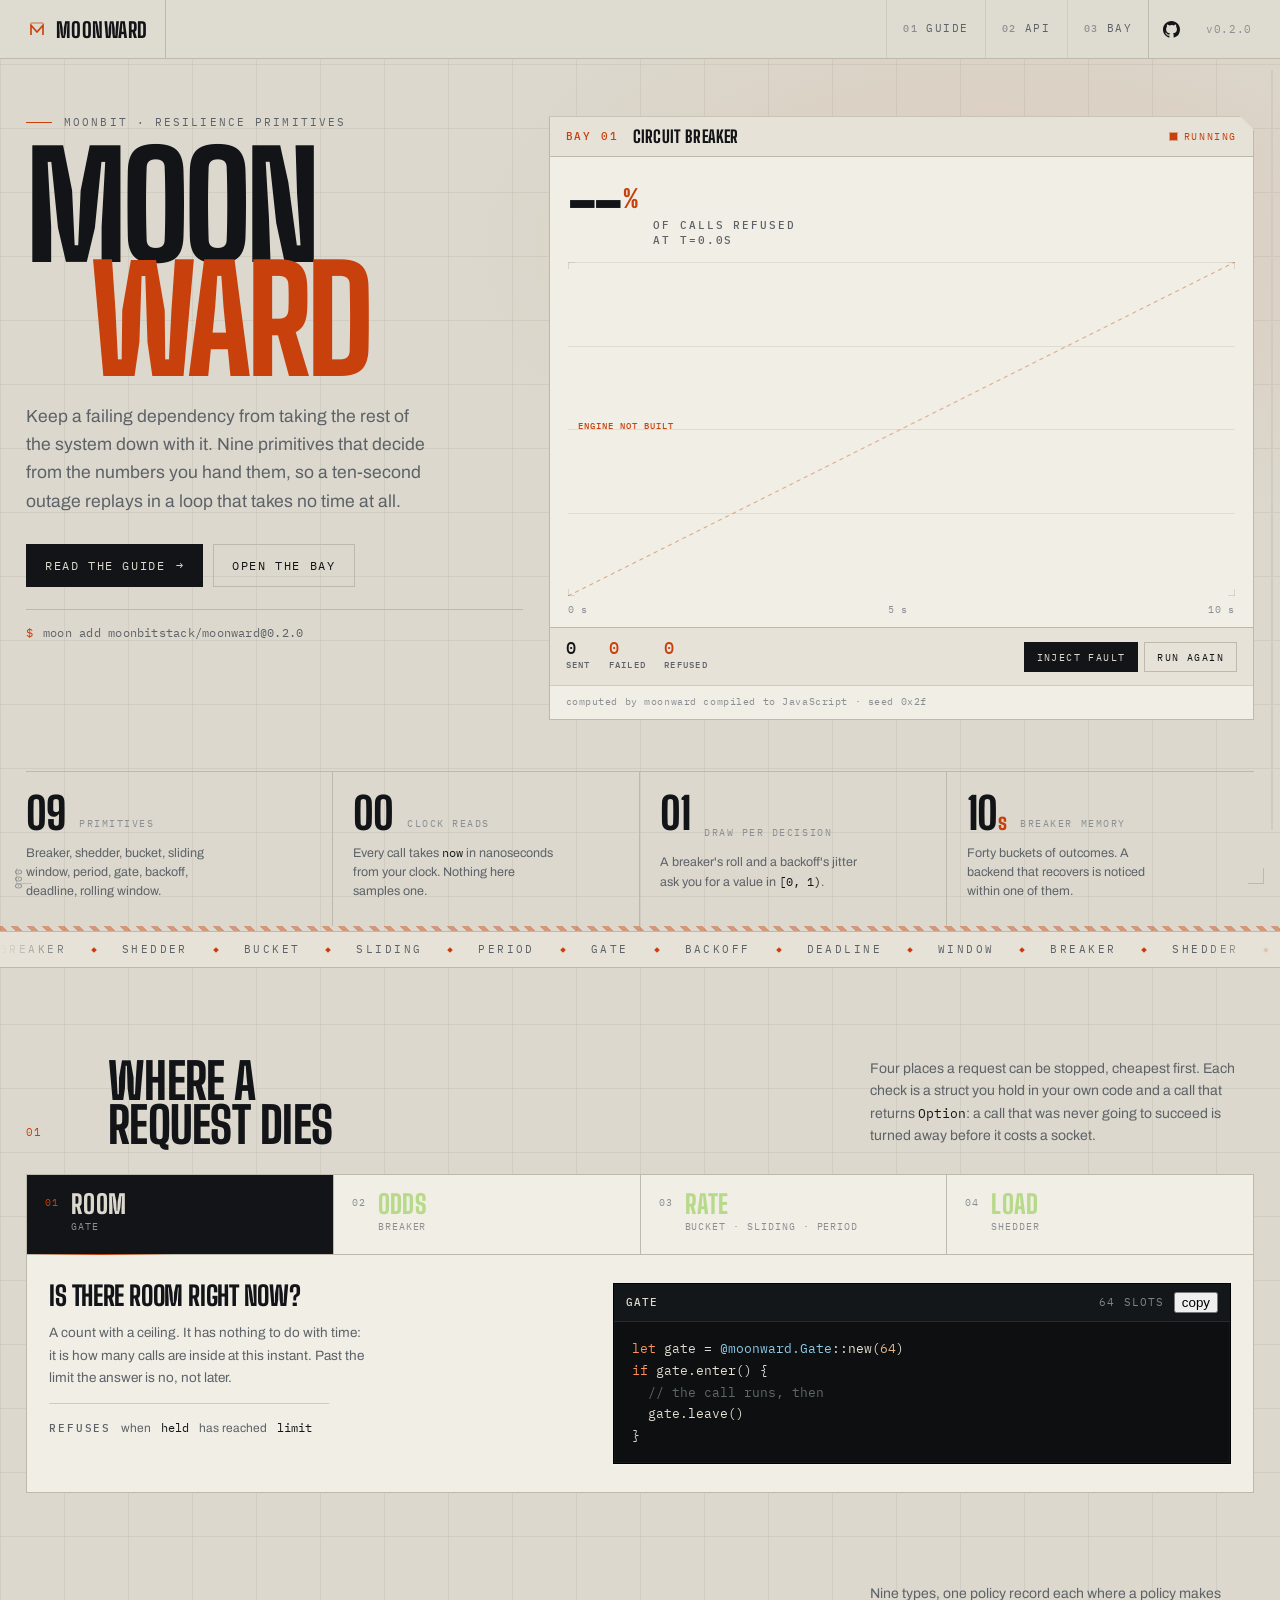
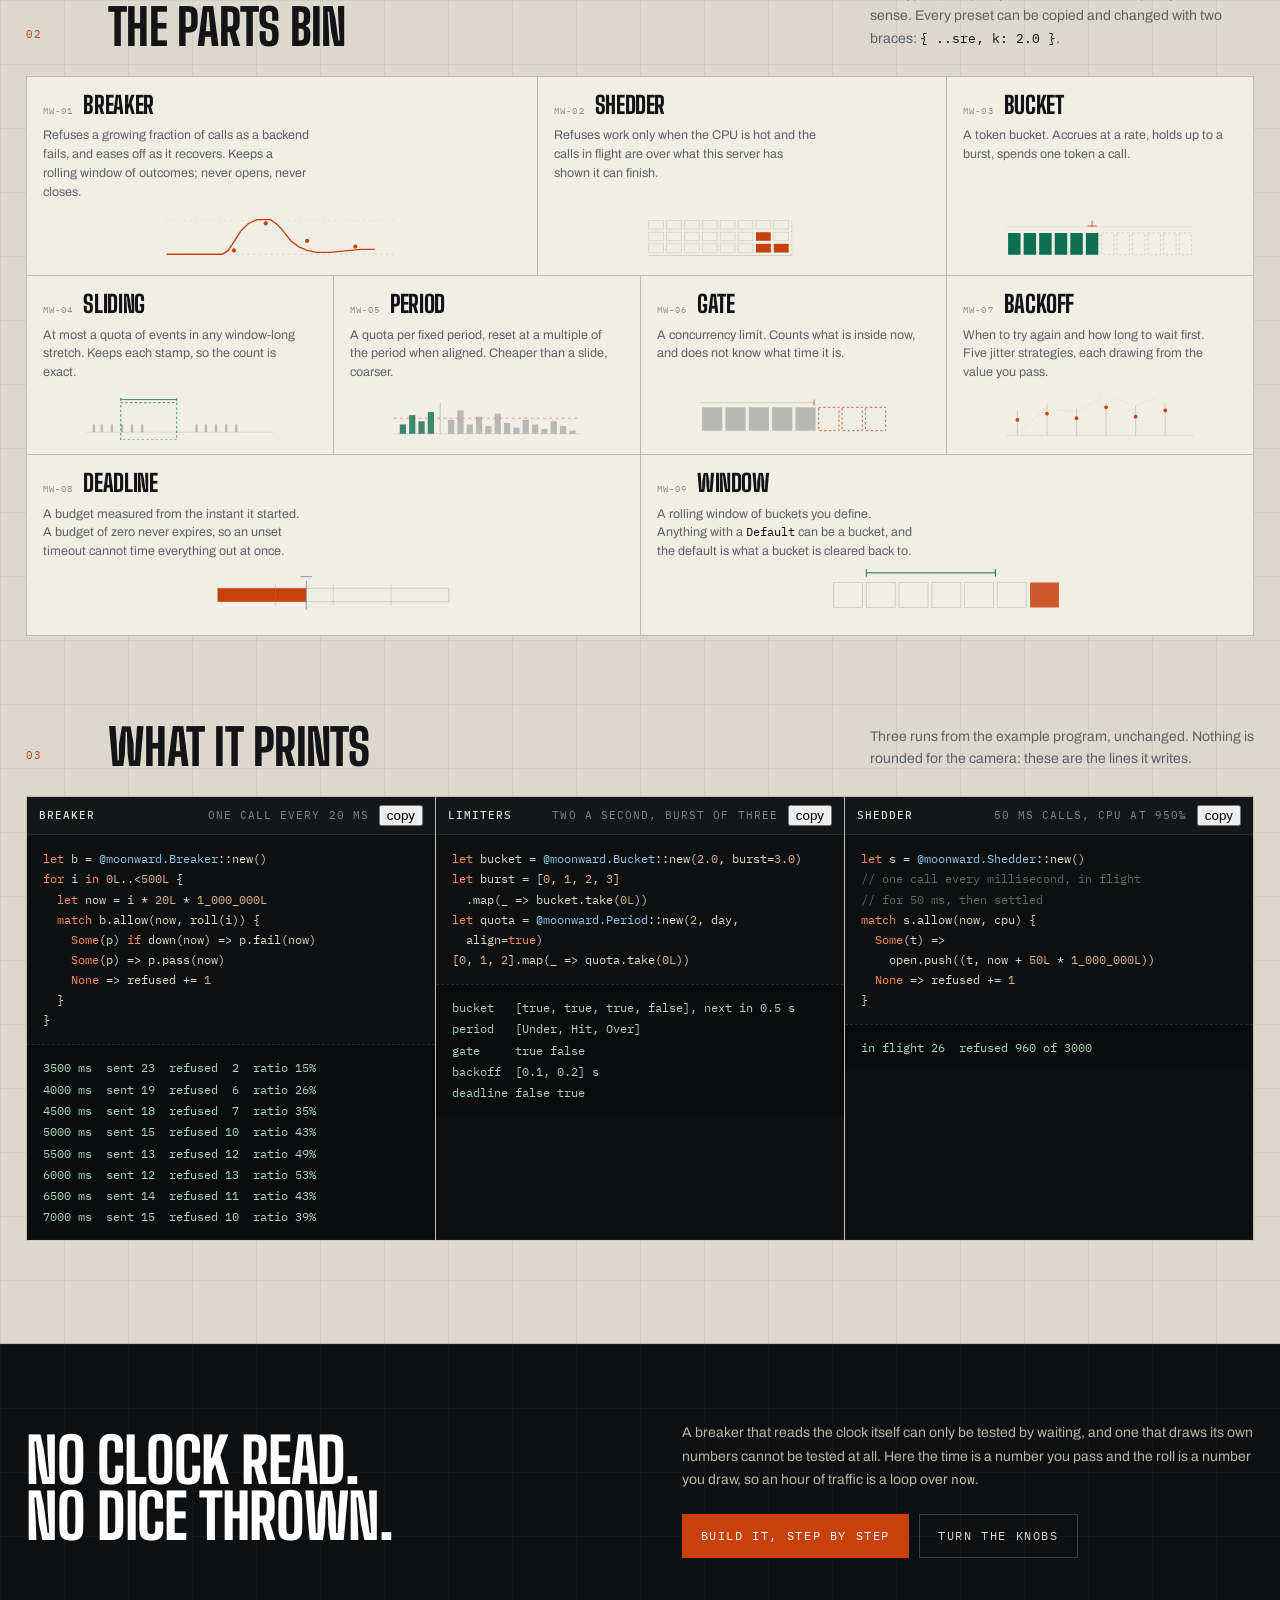
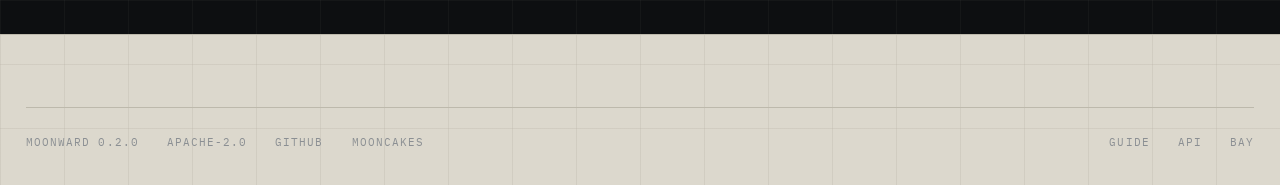
==== commit 20be8f4a: "fix(docs): keep the highlighter out of the reference's class names A bare `fn` span picked up the do" ====
--- a/docs/index.html
+++ b/docs/index.html
@@ -123,8 +123,8 @@
 <section class="chain shell" id="chain">
   <div class="head">
     <span class="head__no mono">01</span>
-    <h2 class="head__t">Four places<br>a request can die</h2>
-    <p class="head__p">Each check is a struct you hold in your own code and a call that returns <code>Option</code>. In this order, a request that was never going to succeed is turned away before it costs a socket.</p>
+    <h2 class="head__t">Where a<br>request dies</h2>
+    <p class="head__p">Four places a request can be stopped, cheapest first. Each check is a struct you hold in your own code and a call that returns <code>Option</code>: a call that was never going to succeed is turned away before it costs a socket.</p>
   </div>
 
   <div class="chain__body">
--- a/docs/assets/site.css
+++ b/docs/assets/site.css
@@ -510,7 +510,7 @@
   color: #e0b48a;
 }
 
-.fn {
+.cal {
   color: #e8e2d2;
 }
 
--- a/docs/assets/home.css
+++ b/docs/assets/home.css
@@ -378,8 +378,8 @@
 }
 
 .head__t {
-  font-size: clamp(34px, 4.4vw, 58px);
-  line-height: 0.86;
+  font-size: clamp(32px, 3.9vw, 52px);
+  line-height: 0.88;
 }
 
 .head__p {
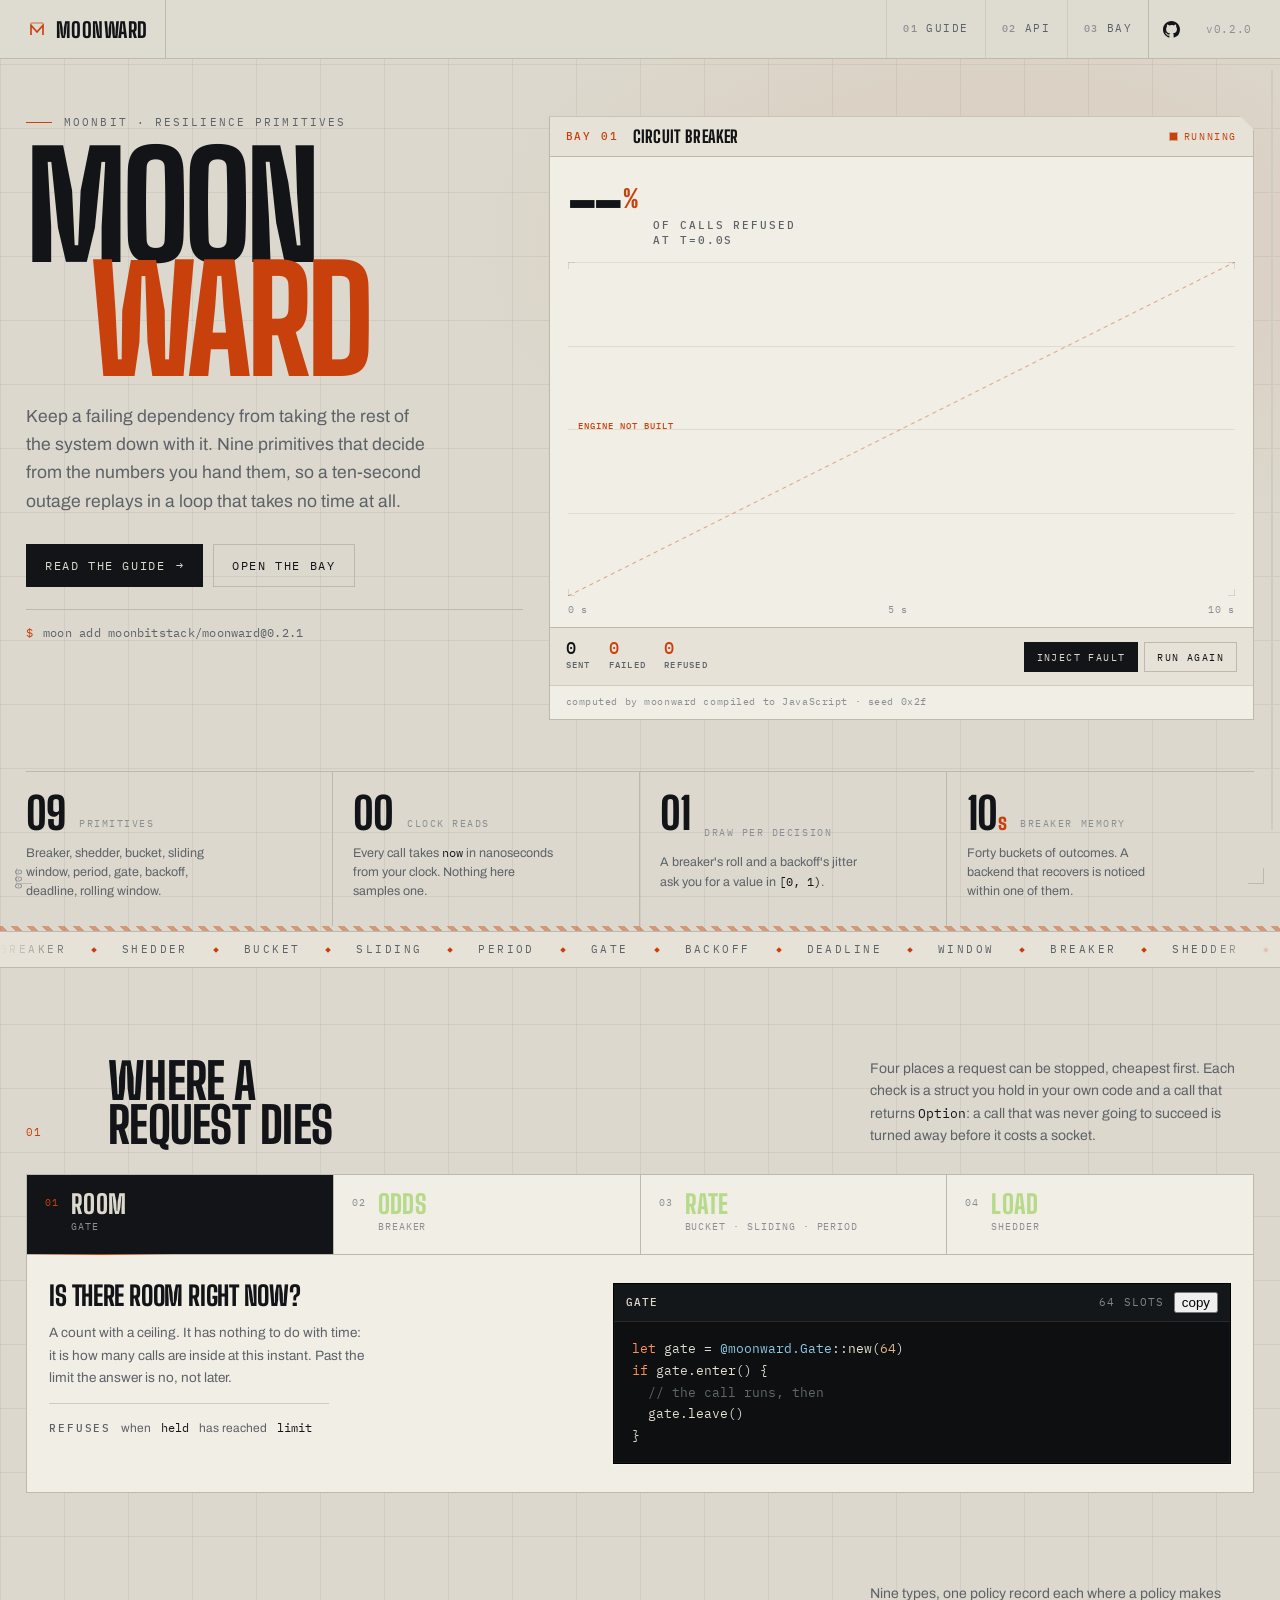
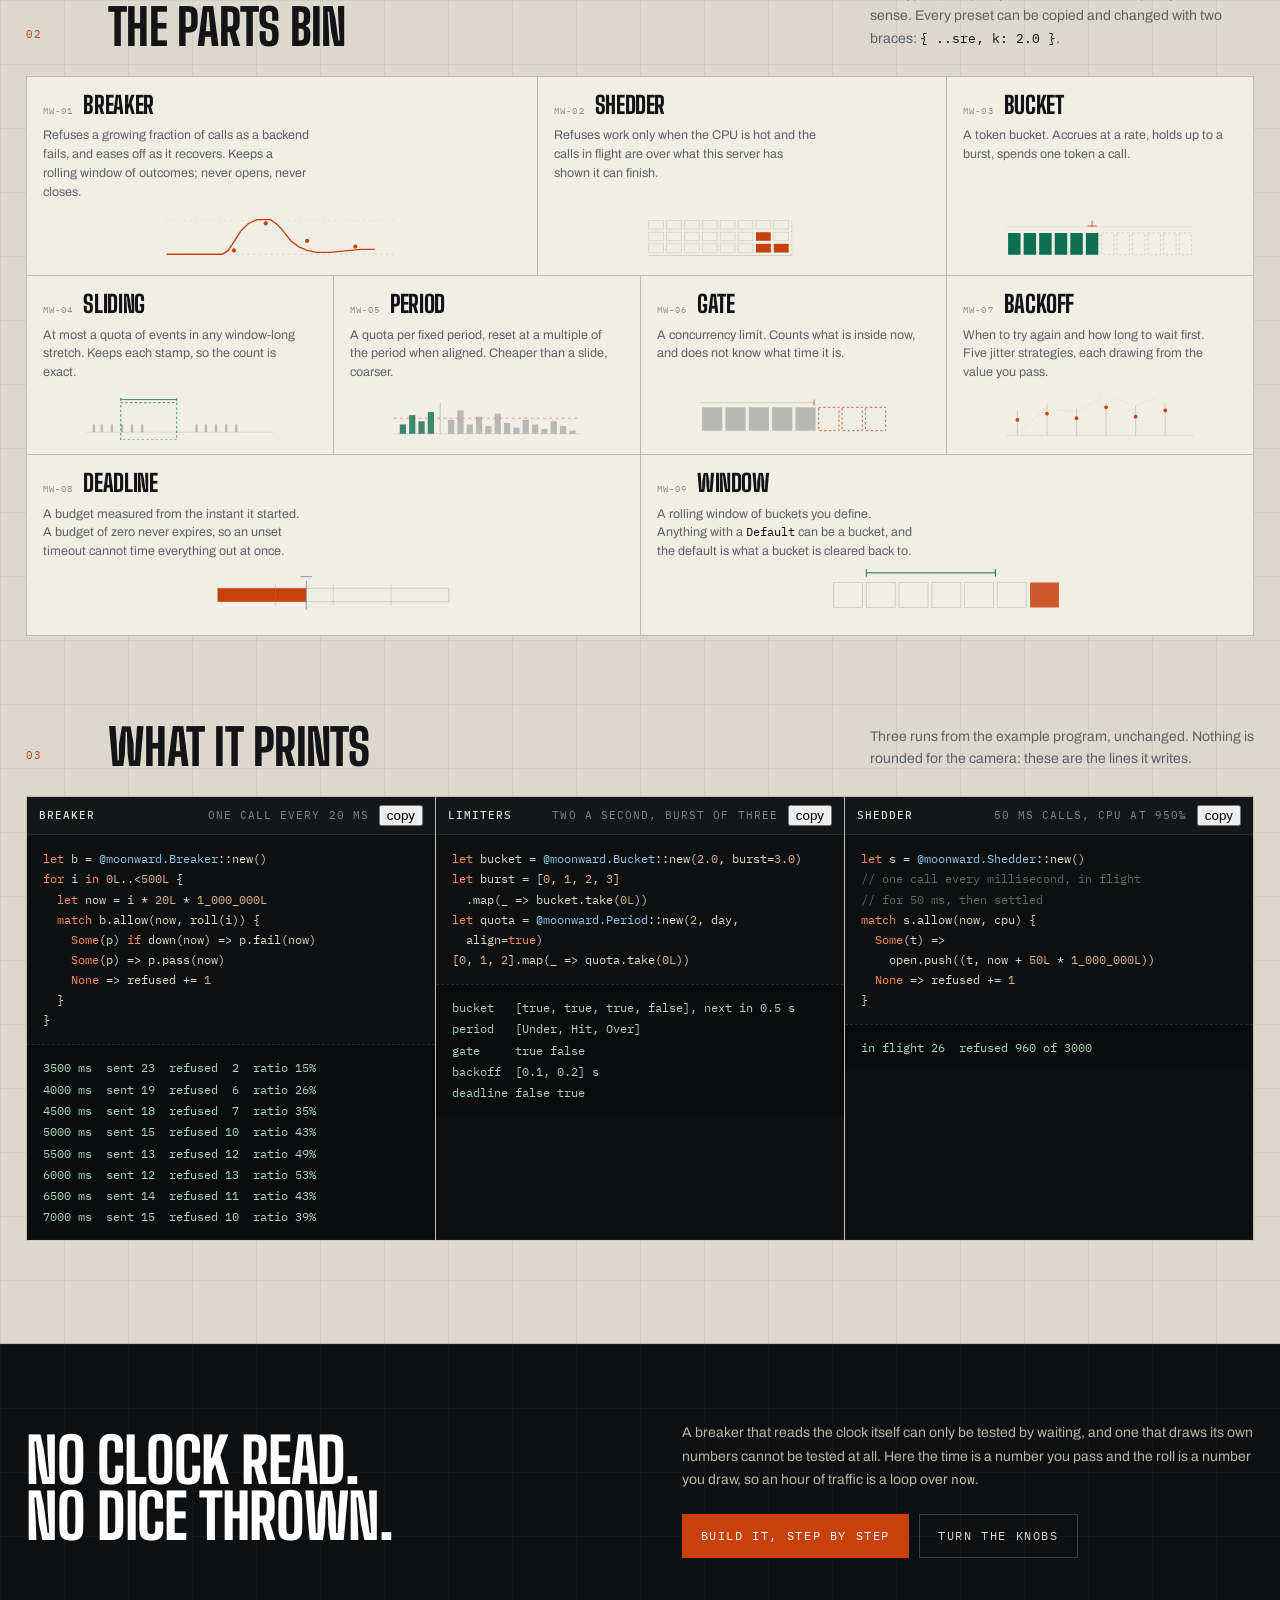
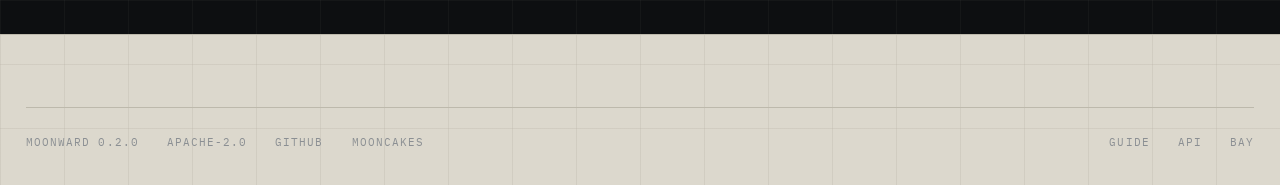
==== commit 60fbaf9e: "chore(moonward): a full keyword list for mooncakes search; moonward 0.2.1. Signed-off-by: Leo Cheng " ====
--- a/docs/index.html
+++ b/docs/index.html
@@ -10,6 +10,7 @@
 <link rel="preconnect" href="https://fonts.gstatic.com" crossorigin>
 <link href="https://fonts.googleapis.com/css2?family=Big+Shoulders+Display:wght@500;700;800&family=Archivo:wght@400;500;600&family=IBM+Plex+Mono:wght@400;500;600&display=swap" rel="stylesheet">
 <link rel="stylesheet" href="assets/site.css">
+<script type="module" src="assets/scrollbar.js"></script>
 <link rel="stylesheet" href="assets/home.css">
 </head>
 <body class="home">
@@ -53,7 +54,7 @@
         <a class="btn" href="guide.html">Read the guide <span aria-hidden="true">→</span></a>
         <a class="btn btn--ghost" href="bay.html">Open the bay</a>
       </div>
-      <p class="hero__cmd"><span class="mono">moon add moonbitstack/moonward@0.2.0</span></p>
+      <p class="hero__cmd"><span class="mono">moon add moonbitstack/moonward@0.2.1</span></p>
     </div>
 
     <figure class="inst plate" id="inst" aria-label="Live circuit breaker driven by the compiled library">
--- a/docs/assets/site.css
+++ b/docs/assets/site.css
@@ -69,8 +69,13 @@
 html {
   -webkit-text-size-adjust: 100%;
   scroll-behavior: smooth;
-  scrollbar-color: var(--hot) var(--plate-2);
-  scrollbar-width: thin;
+}
+
+@supports not selector(::-webkit-scrollbar) {
+  html {
+    scrollbar-color: var(--hot) var(--plate-2);
+    scrollbar-width: thin;
+  }
 }
 
 @supports not selector(::-webkit-scrollbar) {
@@ -695,3 +700,14 @@
     scroll-behavior: auto !important;
   }
 }
+
+html, button, input, textarea, select { font-variant-ligatures: no-contextual; }
+
+/* The page scroll bar shows while the page moves or under the pointer and
+   hides a moment after; it keeps its place, so nothing shifts. */
+@supports selector(::-webkit-scrollbar) {
+  html:not(.scrolling)::-webkit-scrollbar-thumb { background: transparent; border-color: transparent; box-shadow: none; }
+}
+@supports not selector(::-webkit-scrollbar) {
+  html:not(.scrolling) { scrollbar-color: transparent transparent; }
+}
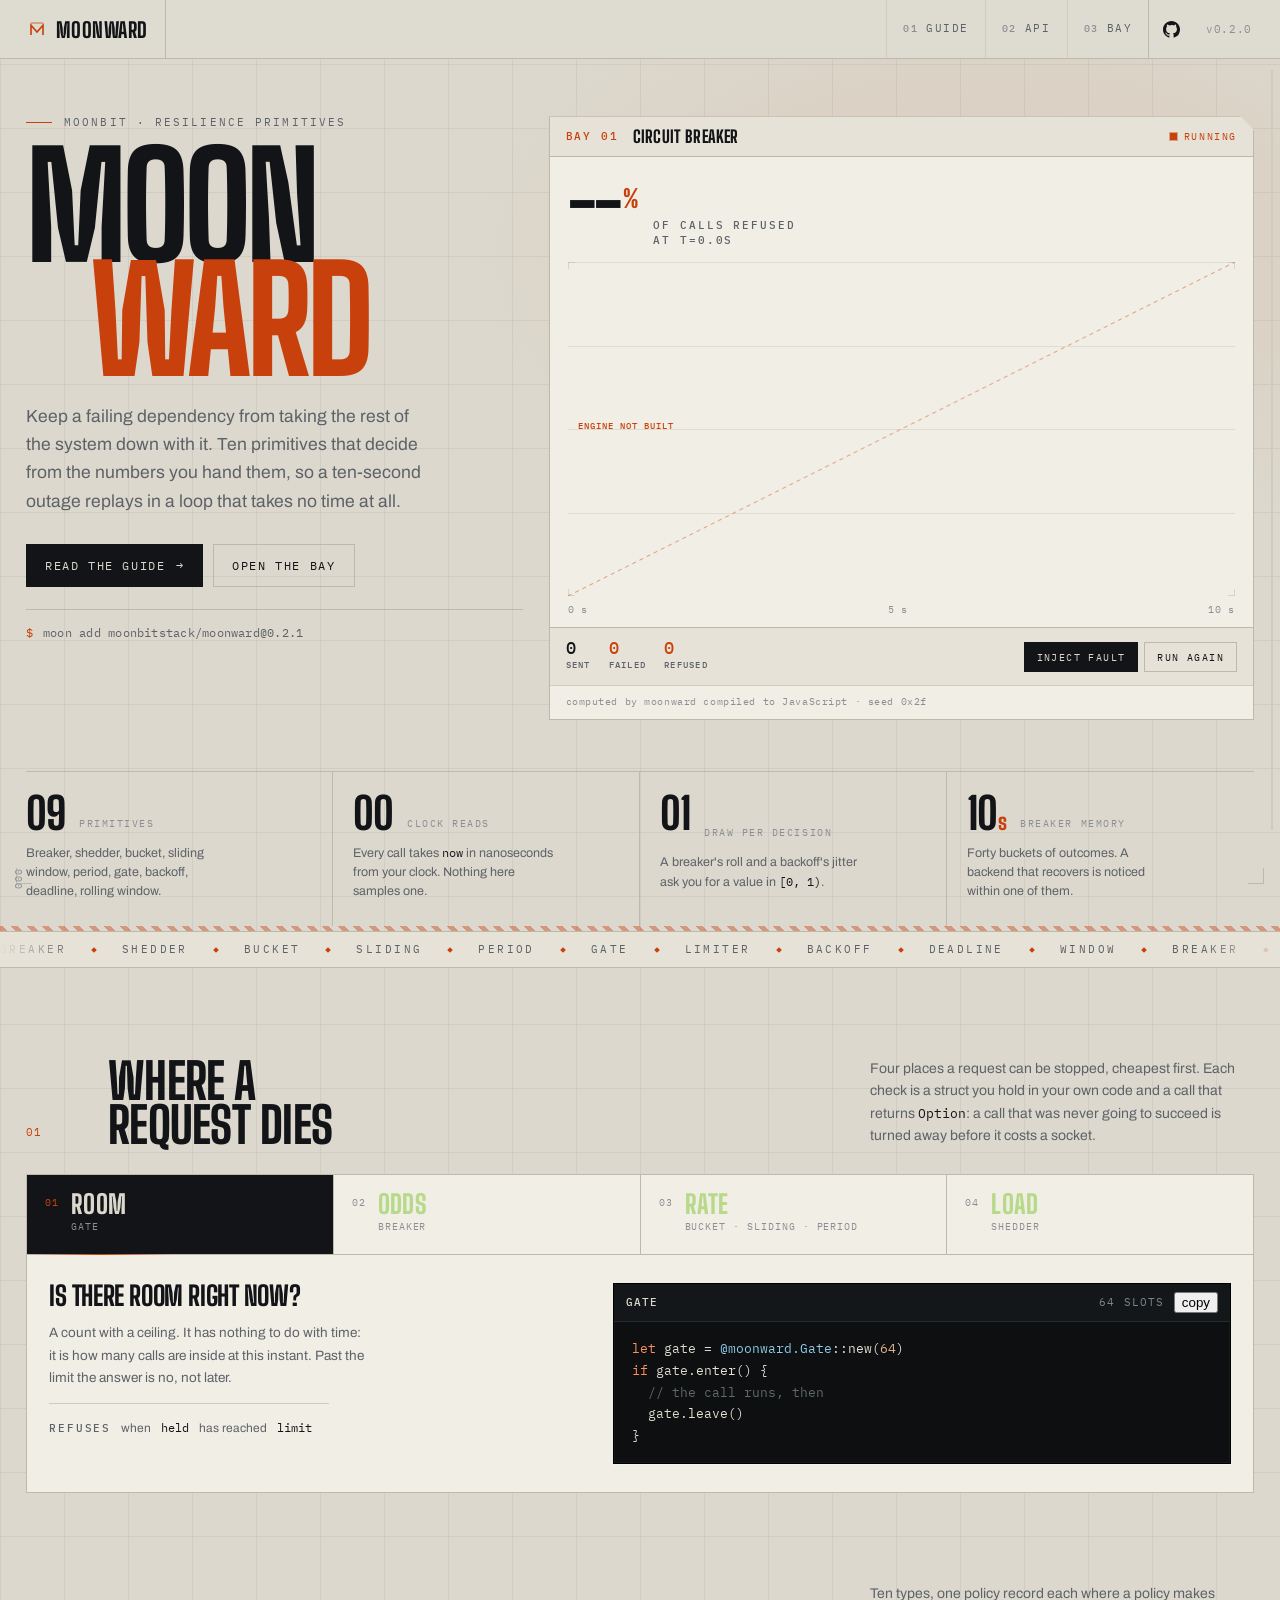
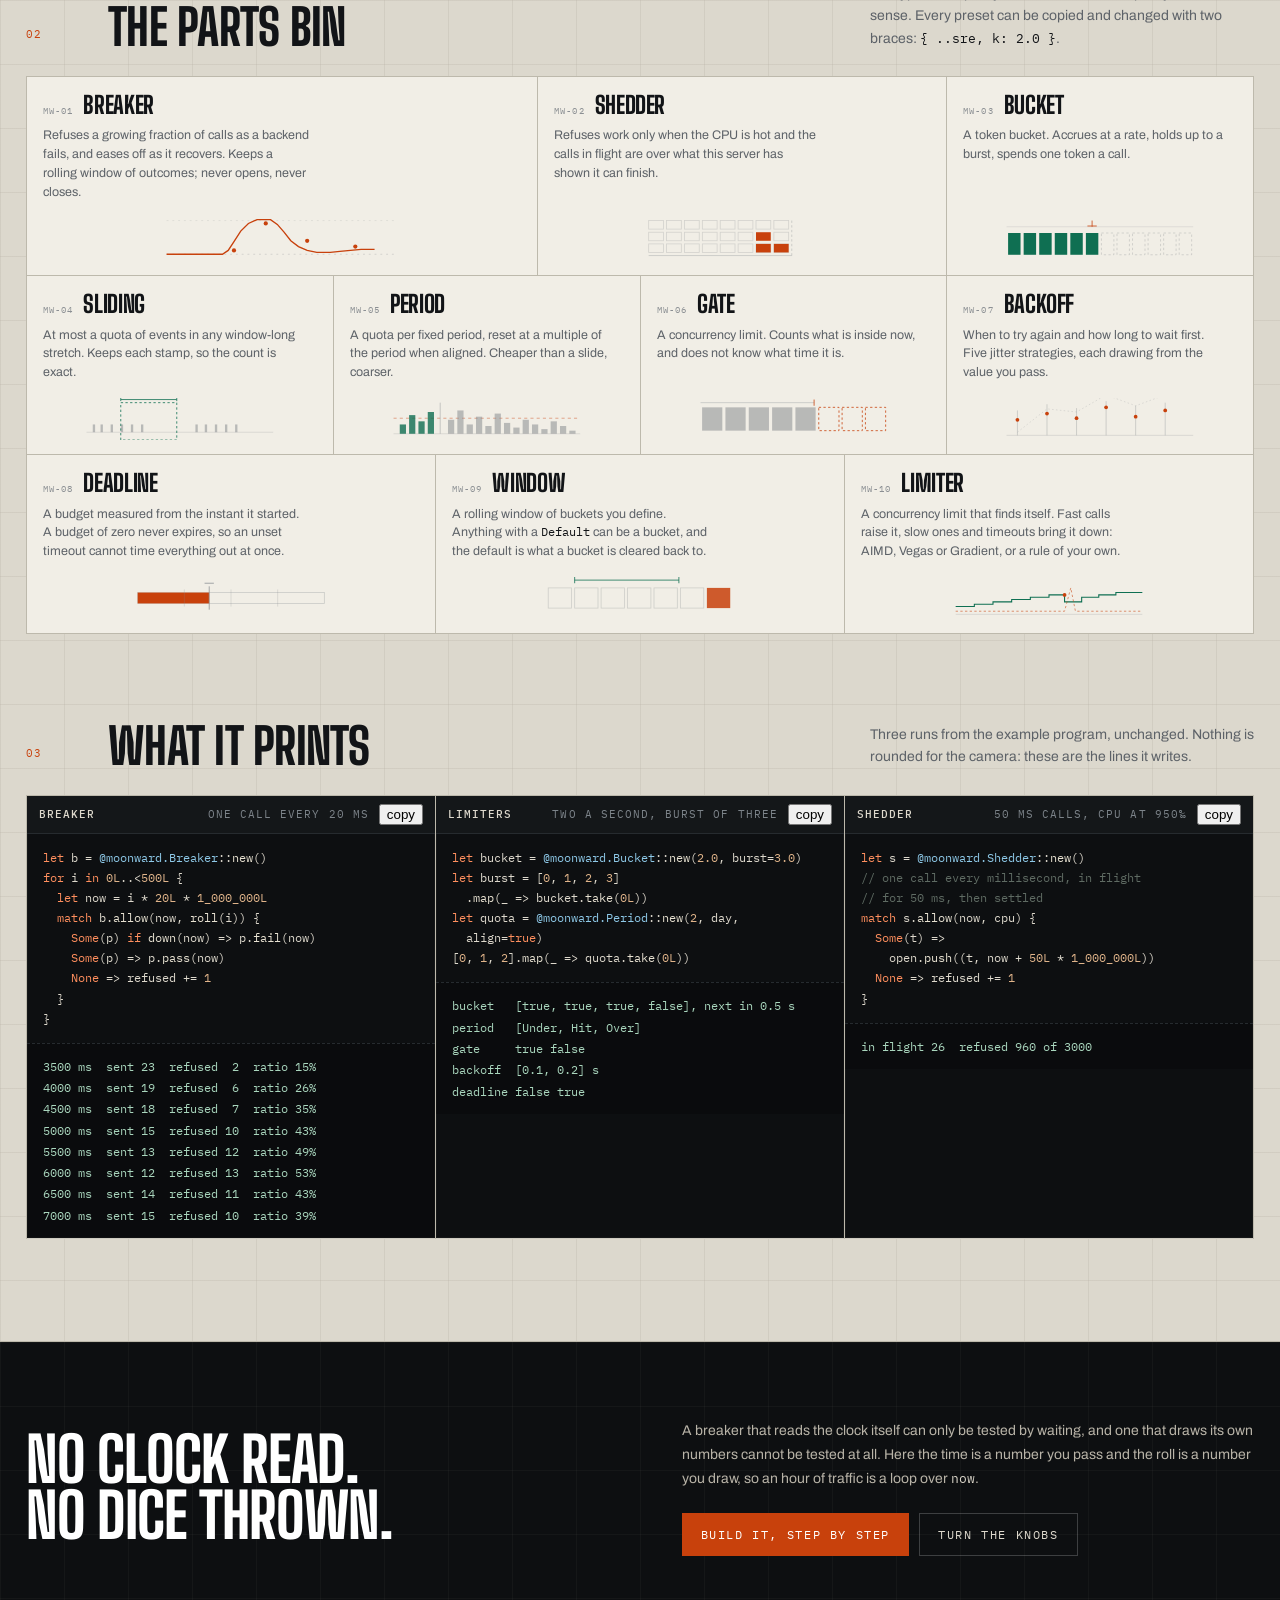
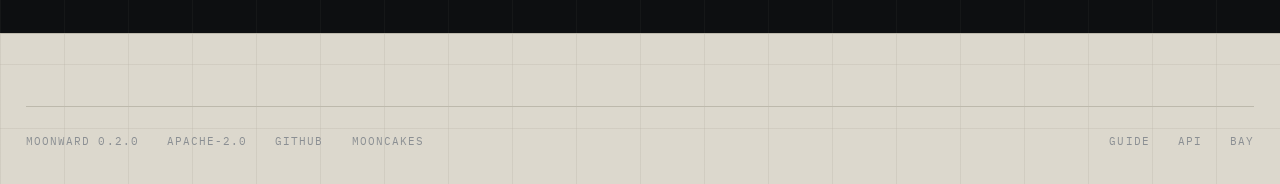
==== commit 20530d89: "feat(moonward): a concurrency limit that adapts, with AIMD, Vegas and Gradient rules and room for yo" ====
--- a/docs/index.html
+++ b/docs/index.html
@@ -49,7 +49,7 @@
     <div class="hero__text">
       <p class="eyebrow">MoonBit · resilience primitives</p>
       <h1 class="hero__title"><span>Moon</span><span>ward</span></h1>
-      <p class="lede">Keep a failing dependency from taking the rest of the system down with it. Nine primitives that decide from the numbers you hand them, so a ten-second outage replays in a loop that takes no time at all.</p>
+      <p class="lede">Keep a failing dependency from taking the rest of the system down with it. Ten primitives that decide from the numbers you hand them, so a ten-second outage replays in a loop that takes no time at all.</p>
       <div class="hero__acts">
         <a class="btn" href="guide.html">Read the guide <span aria-hidden="true">→</span></a>
         <a class="btn btn--ghost" href="bay.html">Open the bay</a>
@@ -115,8 +115,8 @@
 <section class="conveyor" aria-label="The primitives">
   <div class="conveyor__track">
     <div class="conveyor__run mono">
-      <span>Breaker</span><i></i><span>Shedder</span><i></i><span>Bucket</span><i></i><span>Sliding</span><i></i><span>Period</span><i></i><span>Gate</span><i></i><span>Backoff</span><i></i><span>Deadline</span><i></i><span>Window</span><i></i>
-      <span>Breaker</span><i></i><span>Shedder</span><i></i><span>Bucket</span><i></i><span>Sliding</span><i></i><span>Period</span><i></i><span>Gate</span><i></i><span>Backoff</span><i></i><span>Deadline</span><i></i><span>Window</span><i></i>
+      <span>Breaker</span><i></i><span>Shedder</span><i></i><span>Bucket</span><i></i><span>Sliding</span><i></i><span>Period</span><i></i><span>Gate</span><i></i><span>Limiter</span><i></i><span>Backoff</span><i></i><span>Deadline</span><i></i><span>Window</span><i></i>
+      <span>Breaker</span><i></i><span>Shedder</span><i></i><span>Bucket</span><i></i><span>Sliding</span><i></i><span>Period</span><i></i><span>Gate</span><i></i><span>Limiter</span><i></i><span>Backoff</span><i></i><span>Deadline</span><i></i><span>Window</span><i></i>
     </div>
   </div>
 </section>
@@ -229,7 +229,7 @@
   <div class="head">
     <span class="head__no mono">02</span>
     <h2 class="head__t">The parts bin</h2>
-    <p class="head__p">Nine types, one policy record each where a policy makes sense. Every preset can be copied and changed with two braces: <code>{ ..sre, k: 2.0 }</code>.</p>
+    <p class="head__p">Ten types, one policy record each where a policy makes sense. Every preset can be copied and changed with two braces: <code>{ ..sre, k: 2.0 }</code>.</p>
   </div>
 
   <div class="bin">
@@ -336,7 +336,7 @@
       </svg>
     </article>
 
-    <article class="part span6">
+    <article class="part span4">
       <header><span class="part__no mono">MW-08</span><h3>Deadline</h3></header>
       <p>A budget measured from the instant it started. A budget of zero never expires, so an unset timeout cannot time everything out at once.</p>
       <svg class="part__art" viewBox="0 0 240 54" fill="none" aria-hidden="true">
@@ -348,7 +348,7 @@
       </svg>
     </article>
 
-    <article class="part span6">
+    <article class="part span4">
       <header><span class="part__no mono">MW-09</span><h3>Window</h3></header>
       <p>A rolling window of buckets you define. Anything with a <code>Default</code> can be a bucket, and the default is what a bucket is cleared back to.</p>
       <svg class="part__art" viewBox="0 0 240 54" fill="none" aria-hidden="true">
@@ -358,6 +358,17 @@
         <rect x="206" y="14" width="30" height="26" fill="var(--hot)" fill-opacity=".85"/>
         <path d="M36 4h134" stroke="var(--sig)"/>
         <path d="M36 0v8M170 0v8" stroke="var(--sig)"/>
+      </svg>
+    </article>
+
+    <article class="part span4">
+      <header><span class="part__no mono">MW-10</span><h3>Limiter</h3></header>
+      <p>A concurrency limit that finds itself. Fast calls raise it, slow ones and timeouts bring it down: AIMD, Vegas or Gradient, or a rule of your own.</p>
+      <svg class="part__art" viewBox="0 0 240 54" fill="none" aria-hidden="true">
+        <path d="M0 48h240" stroke="currentColor" stroke-opacity=".3"/>
+        <path d="M0 38h24v-3h24v-3h24v-3h24v-3h24v-3h20v9h22v-6h22v-3h22v-3h34" stroke="var(--sig)" stroke-width="1.4"/>
+        <path d="M0 44h140l8-30 6 30h86" stroke="var(--hot)" stroke-opacity=".7" stroke-dasharray="3 3"/>
+        <circle cx="140" cy="23" r="2.4" fill="var(--hot)"/>
       </svg>
     </article>
   </div>
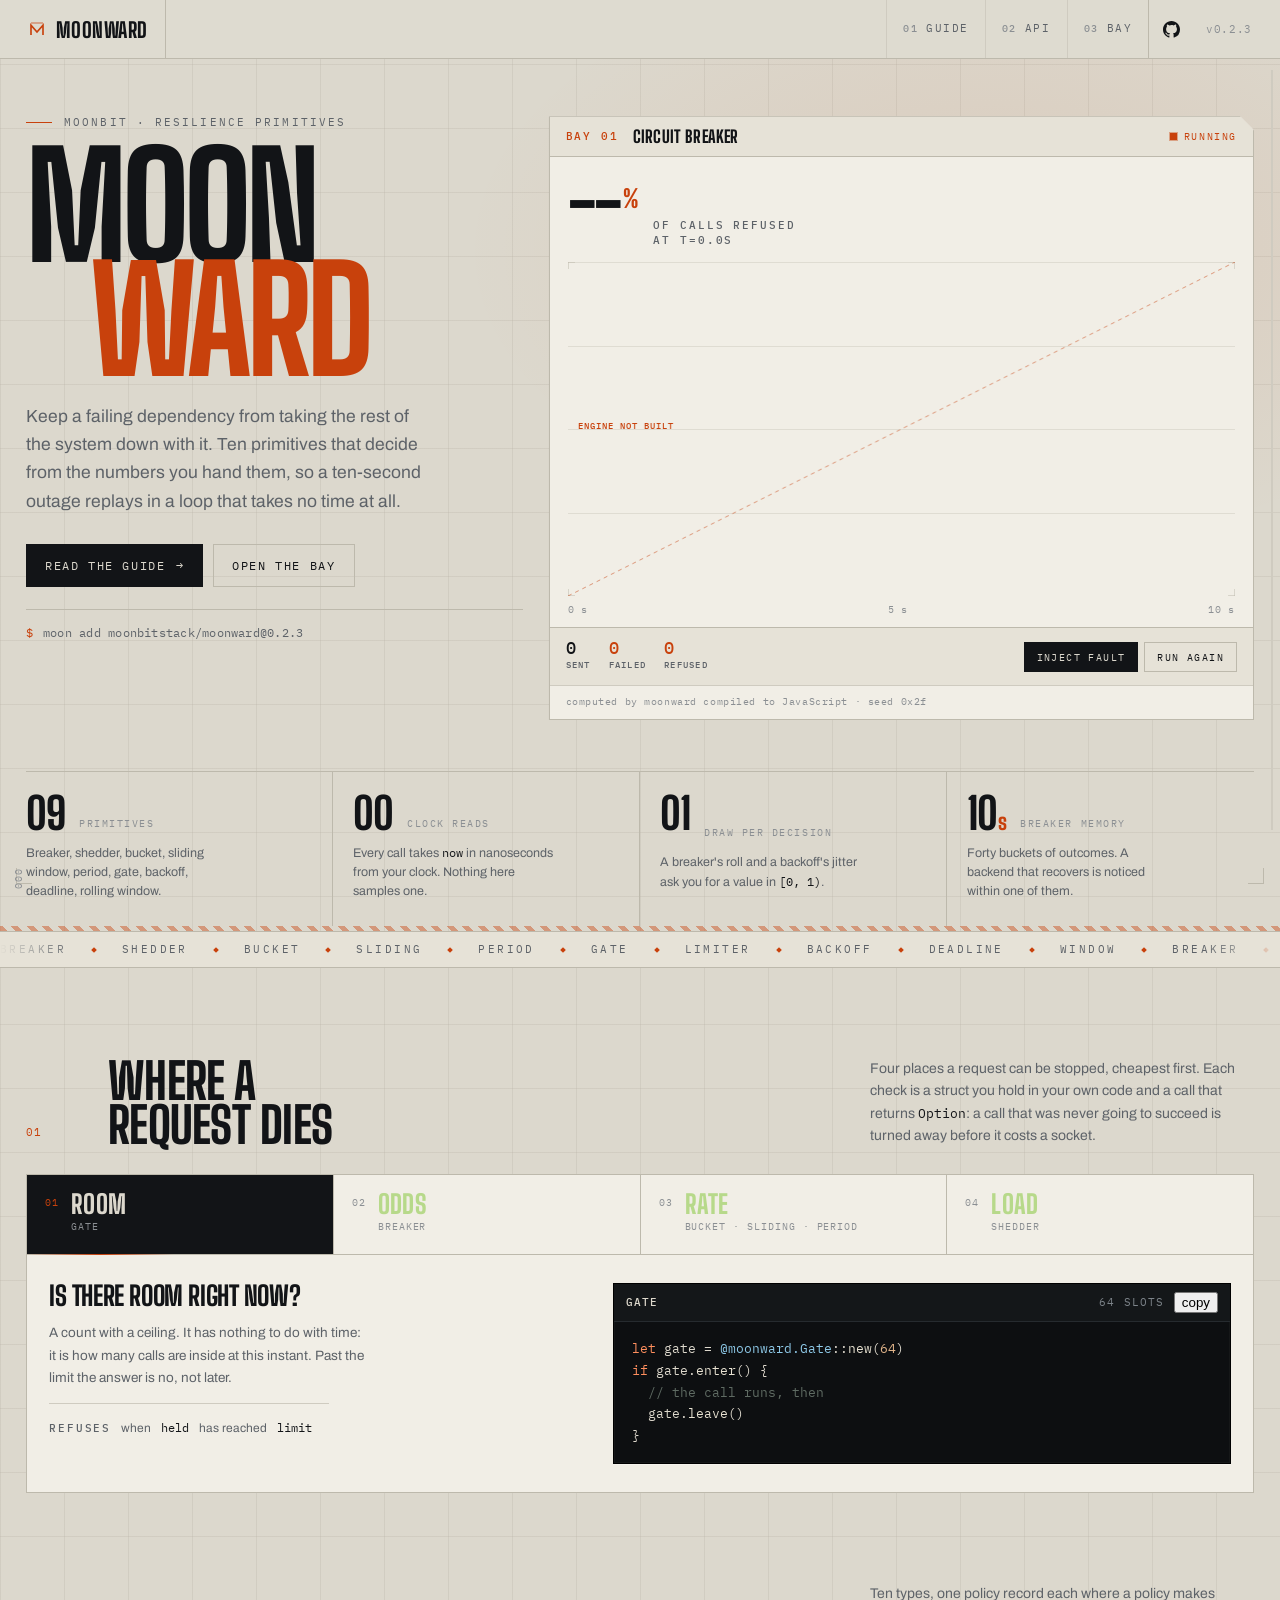
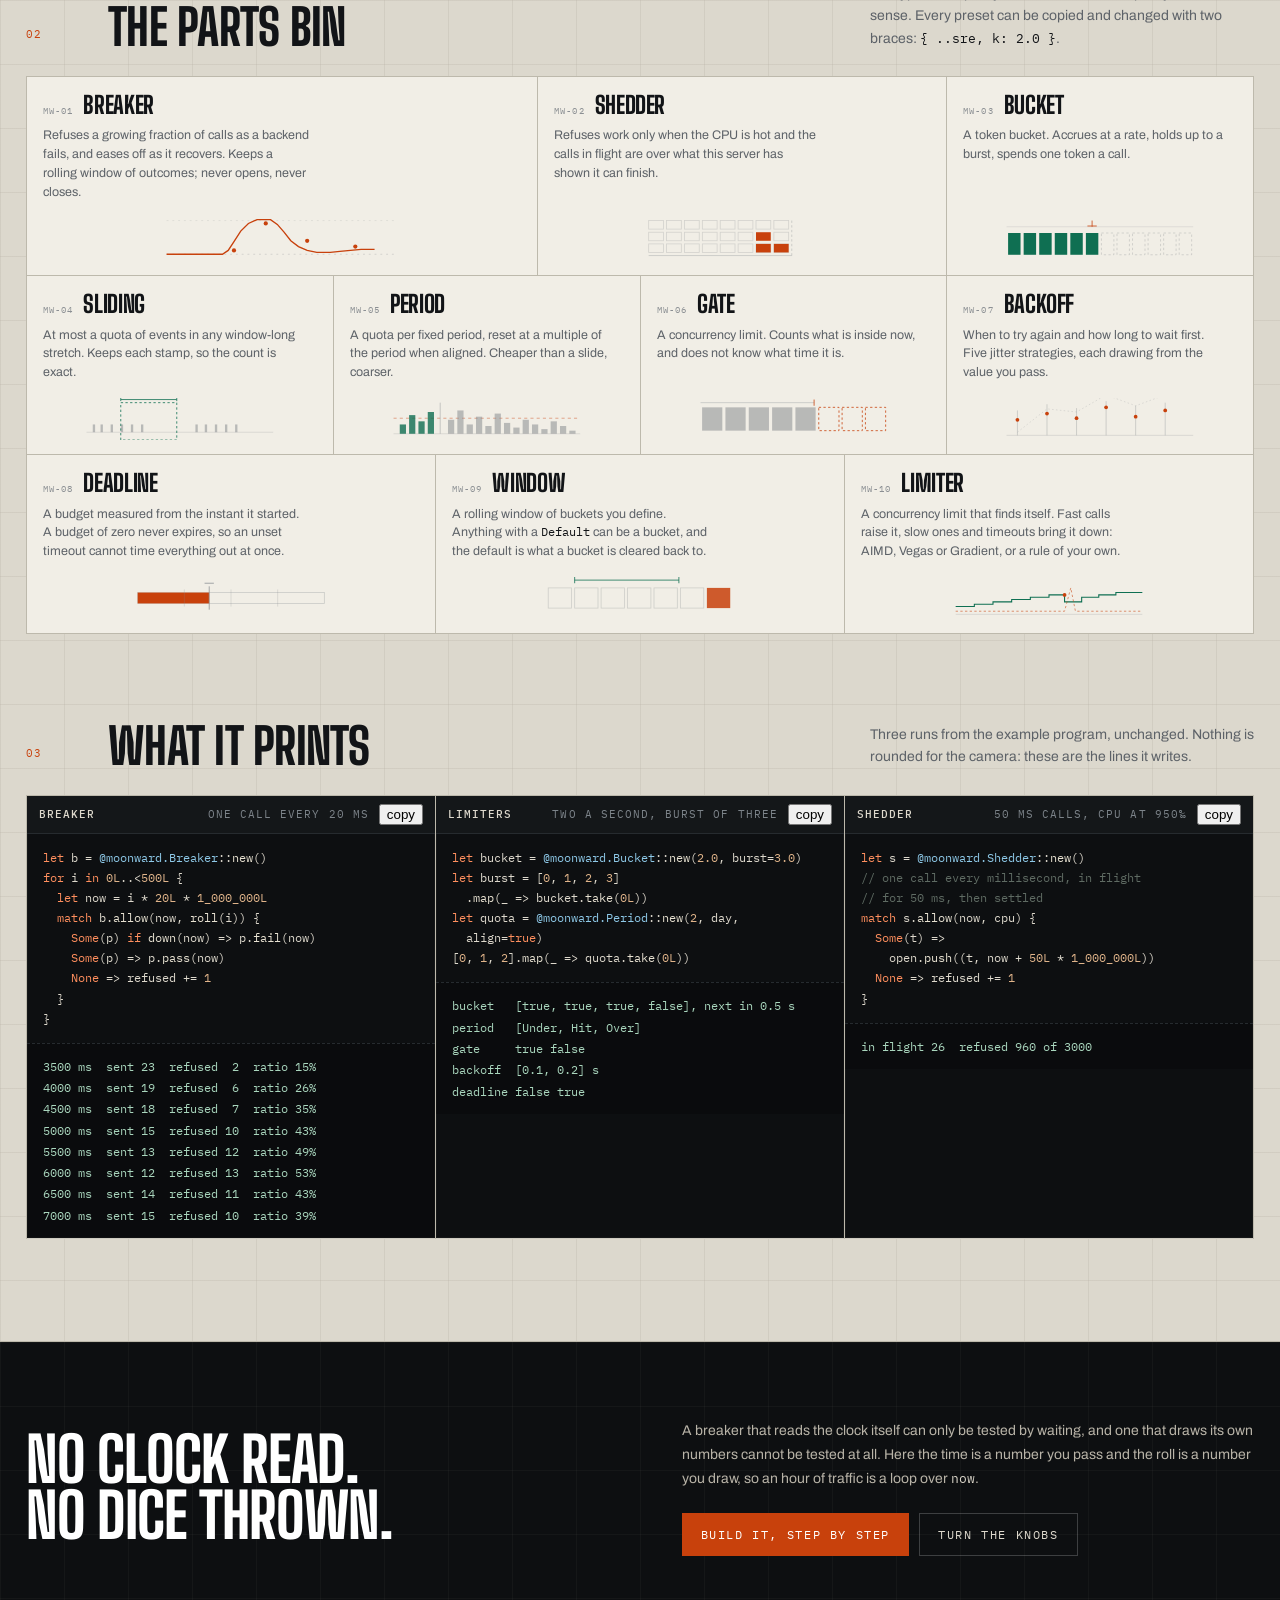
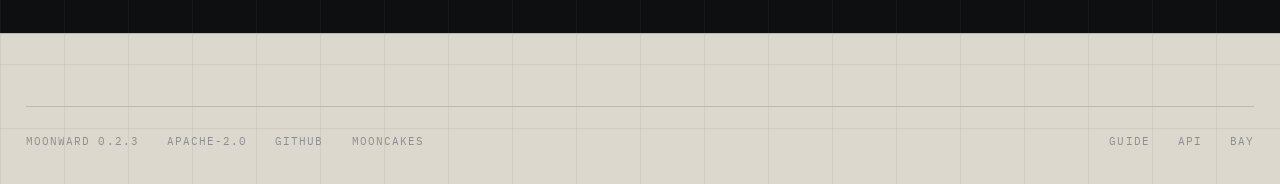
==== commit 7d02fbb5: "docs(moonward): a station for the shared bucket, and one version number. The guide gains a station b" ====
--- a/docs/index.html
+++ b/docs/index.html
@@ -40,7 +40,7 @@
     <a class="rail__git" href="https://github.com/moonbitstack/moonward" aria-label="Repository on GitHub">
       <svg viewBox="0 0 16 16" fill="currentColor" aria-hidden="true"><path d="M8 0C3.58 0 0 3.58 0 8c0 3.54 2.29 6.53 5.47 7.59.4.07.55-.17.55-.38 0-.19-.01-.82-.01-1.49-2.01.37-2.53-.49-2.69-.94-.09-.23-.48-.94-.82-1.13-.28-.15-.68-.52-.01-.53.63-.01 1.08.58 1.23.82.72 1.21 1.87.87 2.33.66.07-.52.28-.87.51-1.07-1.78-.2-3.64-.89-3.64-3.95 0-.87.31-1.59.82-2.15-.08-.2-.36-1.02.08-2.12 0 0 .67-.21 2.2.82a7.4 7.4 0 0 1 2-.27c.68 0 1.36.09 2 .27 1.53-1.04 2.2-.82 2.2-.82.44 1.1.16 1.92.08 2.12.51.56.82 1.27.82 2.15 0 3.07-1.87 3.75-3.65 3.95.29.25.54.73.54 1.48 0 1.07-.01 1.93-.01 2.2 0 .21.15.46.55.38A7.995 7.995 0 0 0 16 8c0-4.42-3.58-8-8-8Z"/></svg>
     </a>
-    <span class="rail__ver">v0.2.0</span>
+    <span class="rail__ver">v0.2.3</span>
   </div>
 </nav>
 
@@ -54,7 +54,7 @@
         <a class="btn" href="guide.html">Read the guide <span aria-hidden="true">→</span></a>
         <a class="btn btn--ghost" href="bay.html">Open the bay</a>
       </div>
-      <p class="hero__cmd"><span class="mono">moon add moonbitstack/moonward@0.2.1</span></p>
+      <p class="hero__cmd"><span class="mono">moon add moonbitstack/moonward@0.2.3</span></p>
     </div>
 
     <figure class="inst plate" id="inst" aria-label="Live circuit breaker driven by the compiled library">
@@ -448,7 +448,7 @@
 </section>
 
 <footer class="foot shell">
-  <span>moonward 0.2.0</span>
+  <span>moonward 0.2.3</span>
   <span>Apache-2.0</span>
   <a href="https://github.com/moonbitstack/moonward">GitHub</a>
   <a href="https://mooncakes.io/docs/moonbitstack/moonward">mooncakes</a>
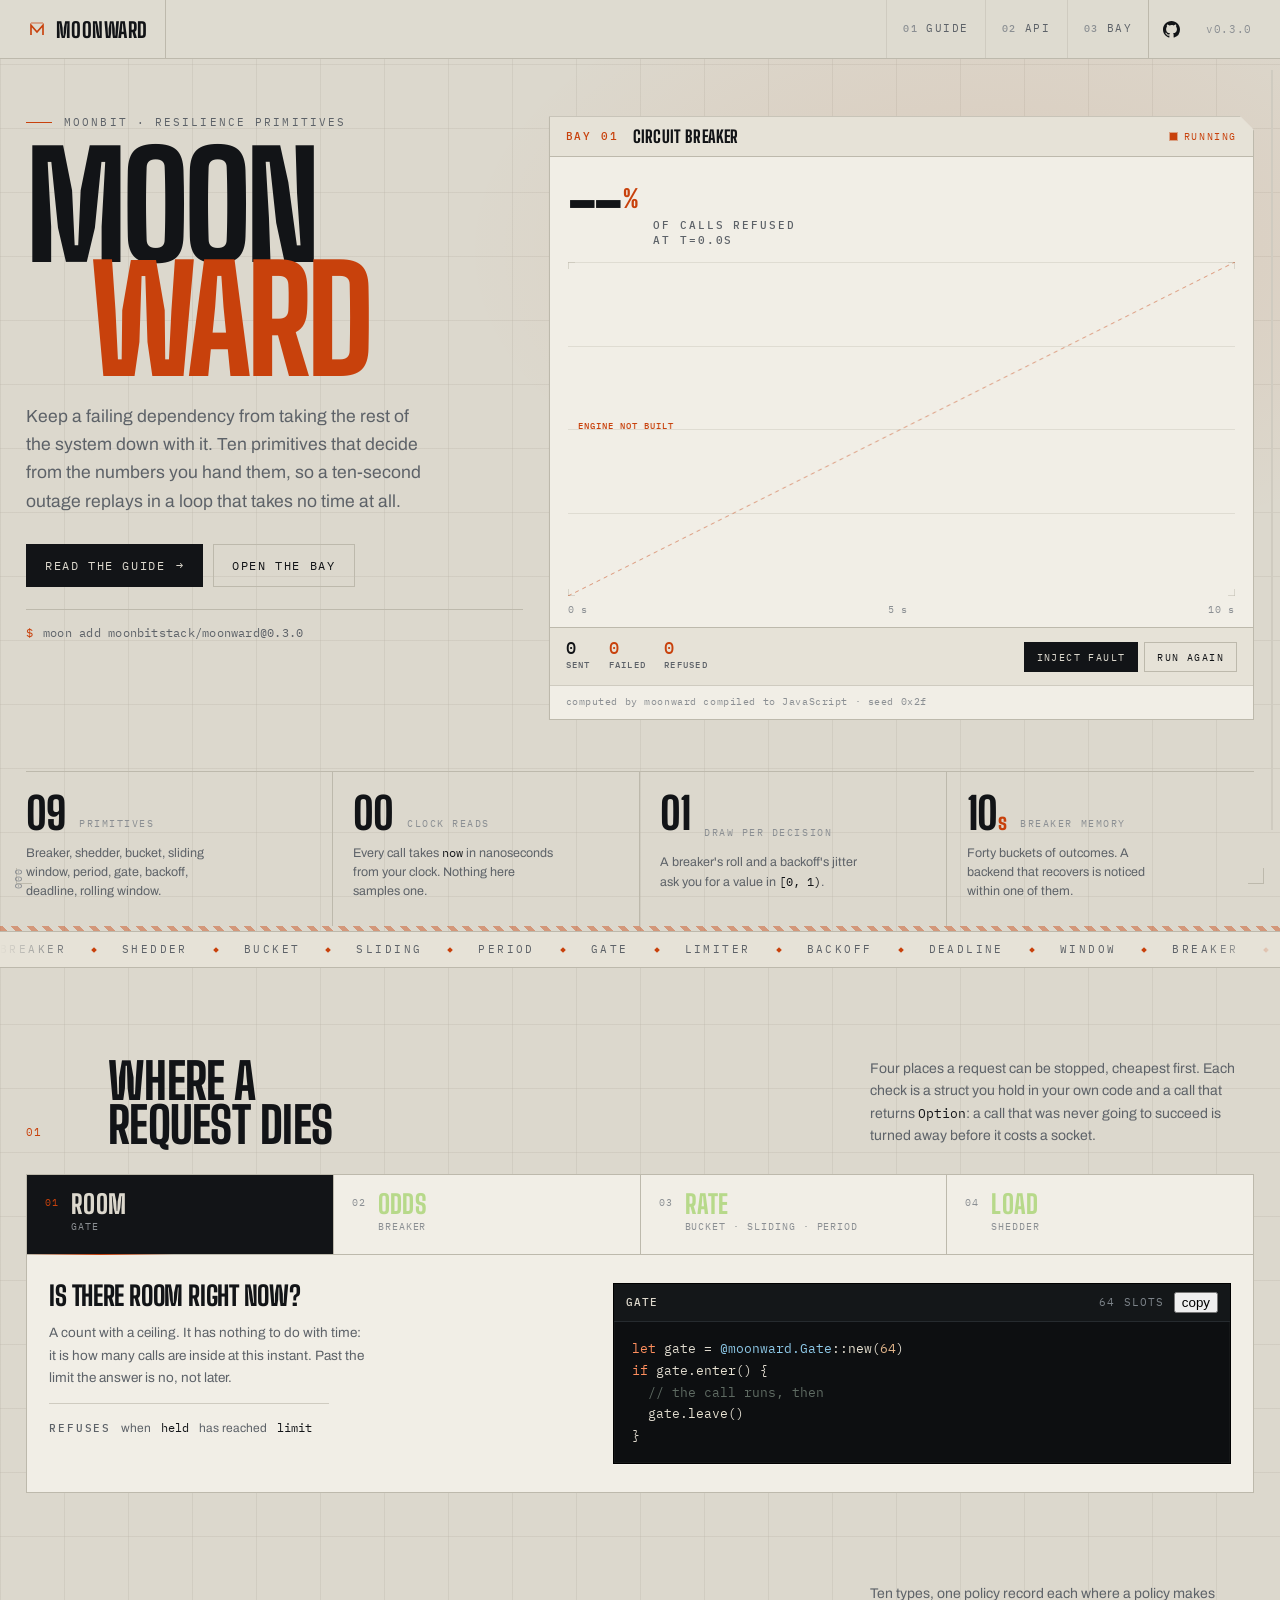
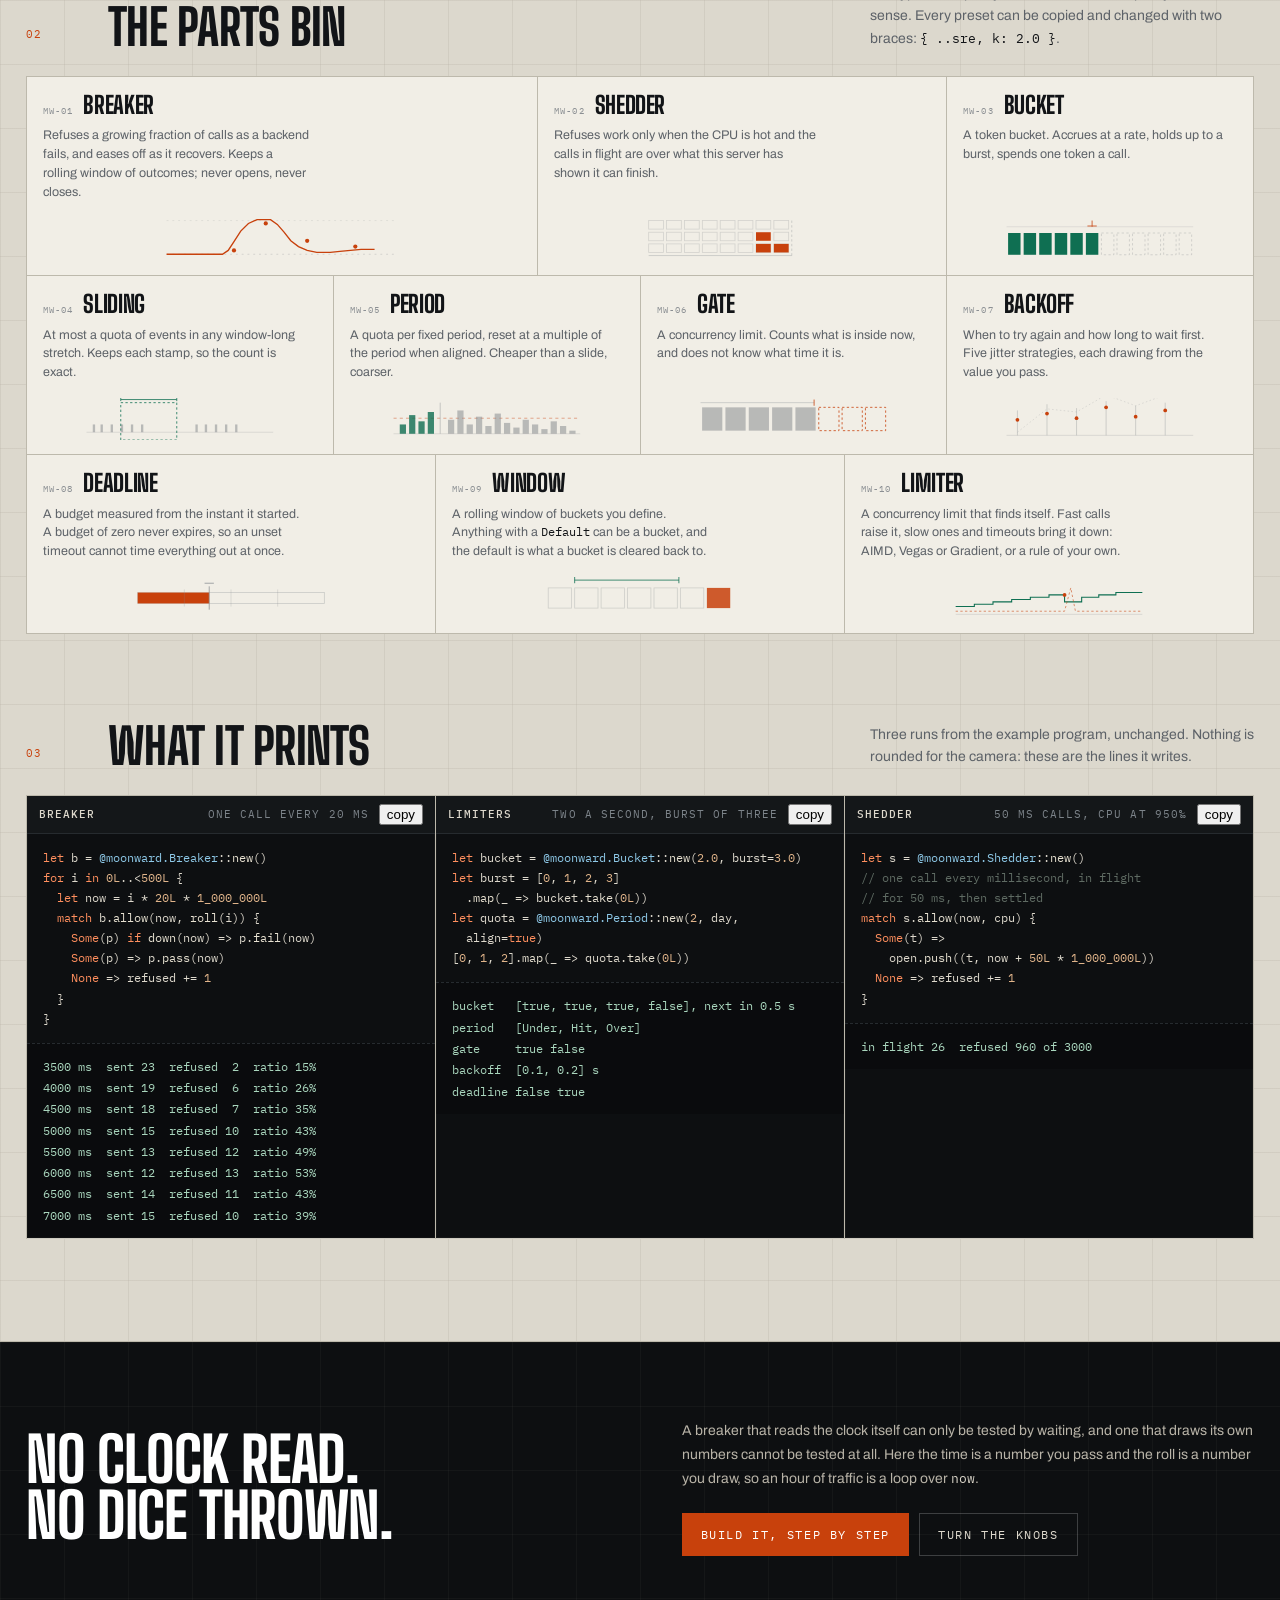
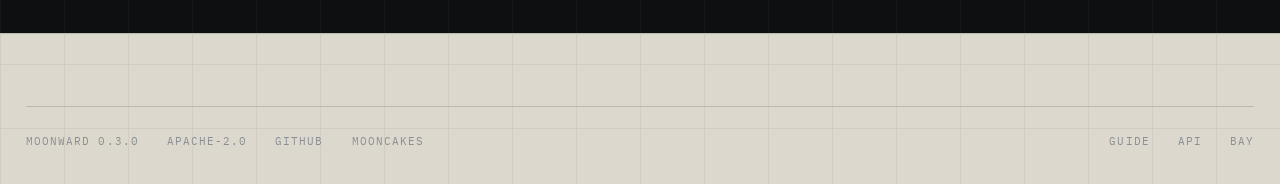
==== commit e5e1efcf: "chore(moonward): moonward 0.3.0, with its dependencies at their latest. Signed-off-by: Leo Cheng (he" ====
--- a/docs/index.html
+++ b/docs/index.html
@@ -40,7 +40,7 @@
     <a class="rail__git" href="https://github.com/moonbitstack/moonward" aria-label="Repository on GitHub">
       <svg viewBox="0 0 16 16" fill="currentColor" aria-hidden="true"><path d="M8 0C3.58 0 0 3.58 0 8c0 3.54 2.29 6.53 5.47 7.59.4.07.55-.17.55-.38 0-.19-.01-.82-.01-1.49-2.01.37-2.53-.49-2.69-.94-.09-.23-.48-.94-.82-1.13-.28-.15-.68-.52-.01-.53.63-.01 1.08.58 1.23.82.72 1.21 1.87.87 2.33.66.07-.52.28-.87.51-1.07-1.78-.2-3.64-.89-3.64-3.95 0-.87.31-1.59.82-2.15-.08-.2-.36-1.02.08-2.12 0 0 .67-.21 2.2.82a7.4 7.4 0 0 1 2-.27c.68 0 1.36.09 2 .27 1.53-1.04 2.2-.82 2.2-.82.44 1.1.16 1.92.08 2.12.51.56.82 1.27.82 2.15 0 3.07-1.87 3.75-3.65 3.95.29.25.54.73.54 1.48 0 1.07-.01 1.93-.01 2.2 0 .21.15.46.55.38A7.995 7.995 0 0 0 16 8c0-4.42-3.58-8-8-8Z"/></svg>
     </a>
-    <span class="rail__ver">v0.2.3</span>
+    <span class="rail__ver">v0.3.0</span>
   </div>
 </nav>
 
@@ -54,7 +54,7 @@
         <a class="btn" href="guide.html">Read the guide <span aria-hidden="true">→</span></a>
         <a class="btn btn--ghost" href="bay.html">Open the bay</a>
       </div>
-      <p class="hero__cmd"><span class="mono">moon add moonbitstack/moonward@0.2.3</span></p>
+      <p class="hero__cmd"><span class="mono">moon add moonbitstack/moonward@0.3.0</span></p>
     </div>
 
     <figure class="inst plate" id="inst" aria-label="Live circuit breaker driven by the compiled library">
@@ -448,7 +448,7 @@
 </section>
 
 <footer class="foot shell">
-  <span>moonward 0.2.3</span>
+  <span>moonward 0.3.0</span>
   <span>Apache-2.0</span>
   <a href="https://github.com/moonbitstack/moonward">GitHub</a>
   <a href="https://mooncakes.io/docs/moonbitstack/moonward">mooncakes</a>
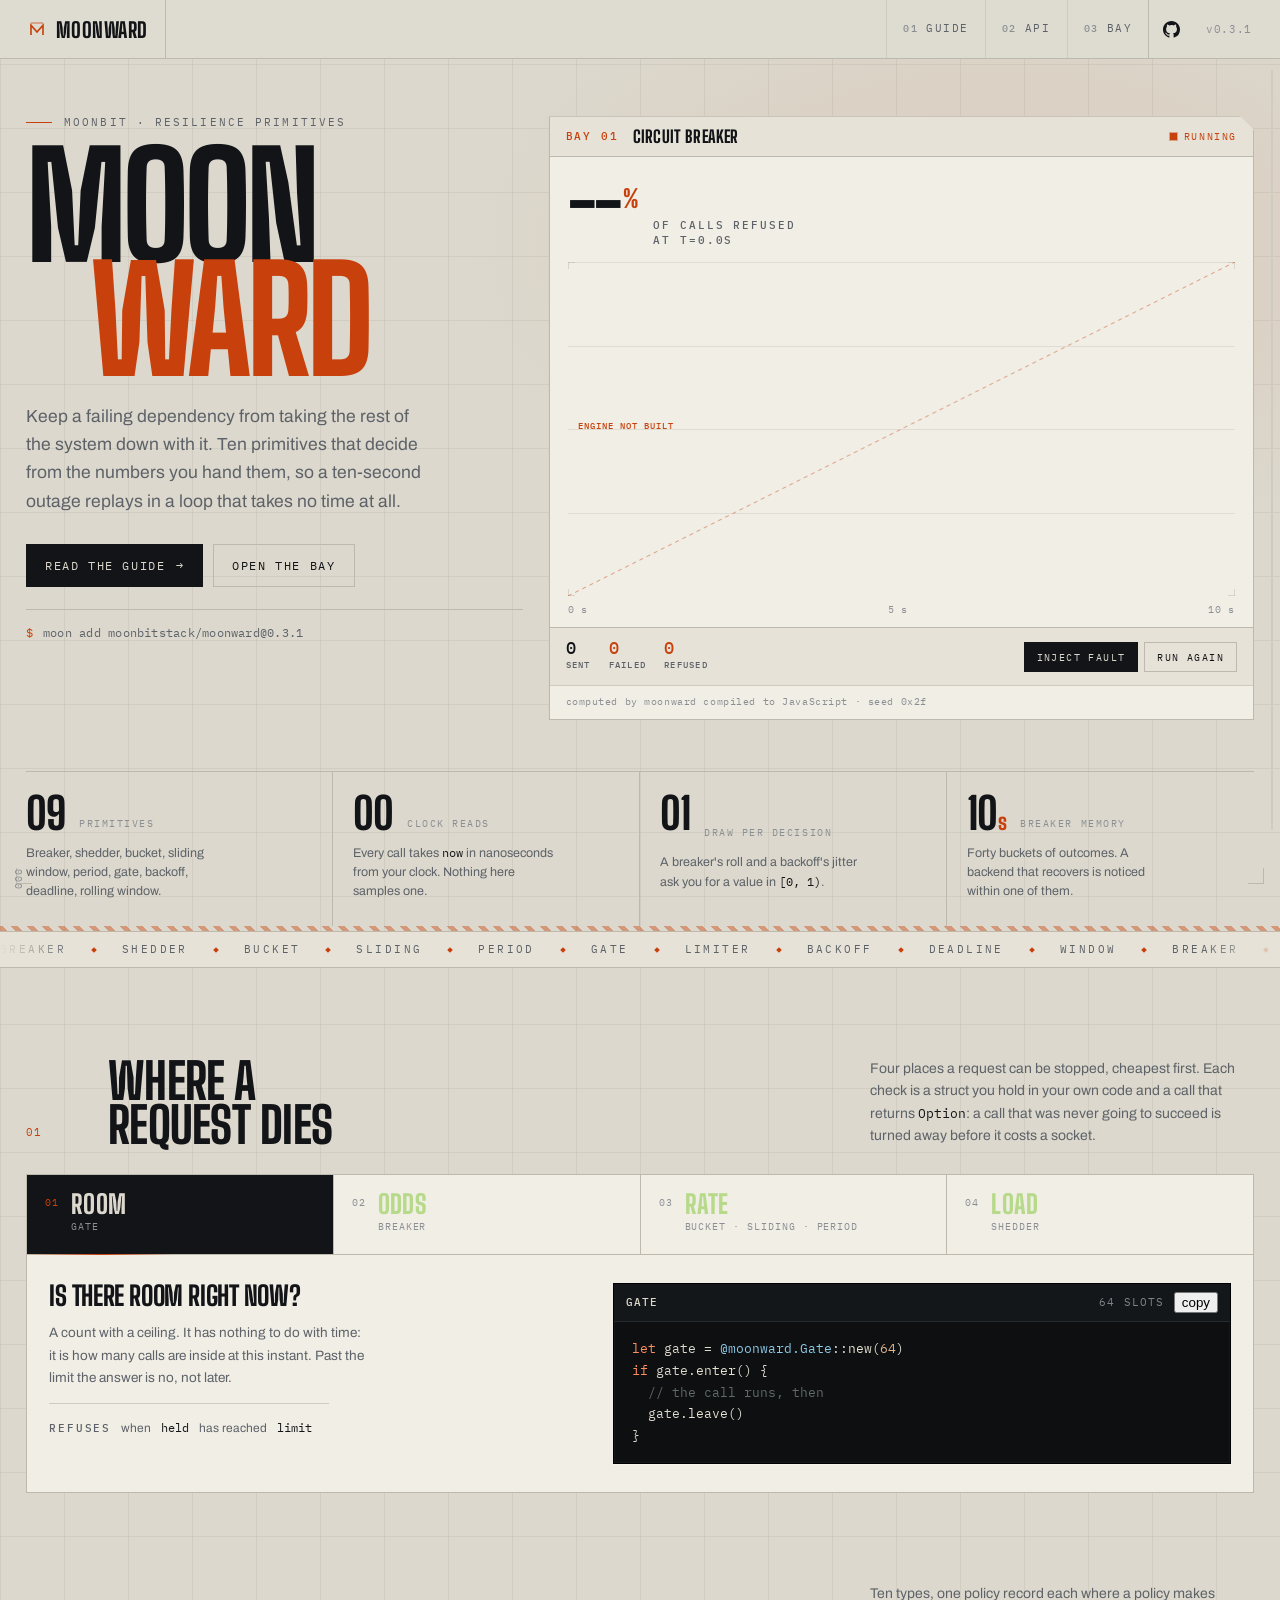
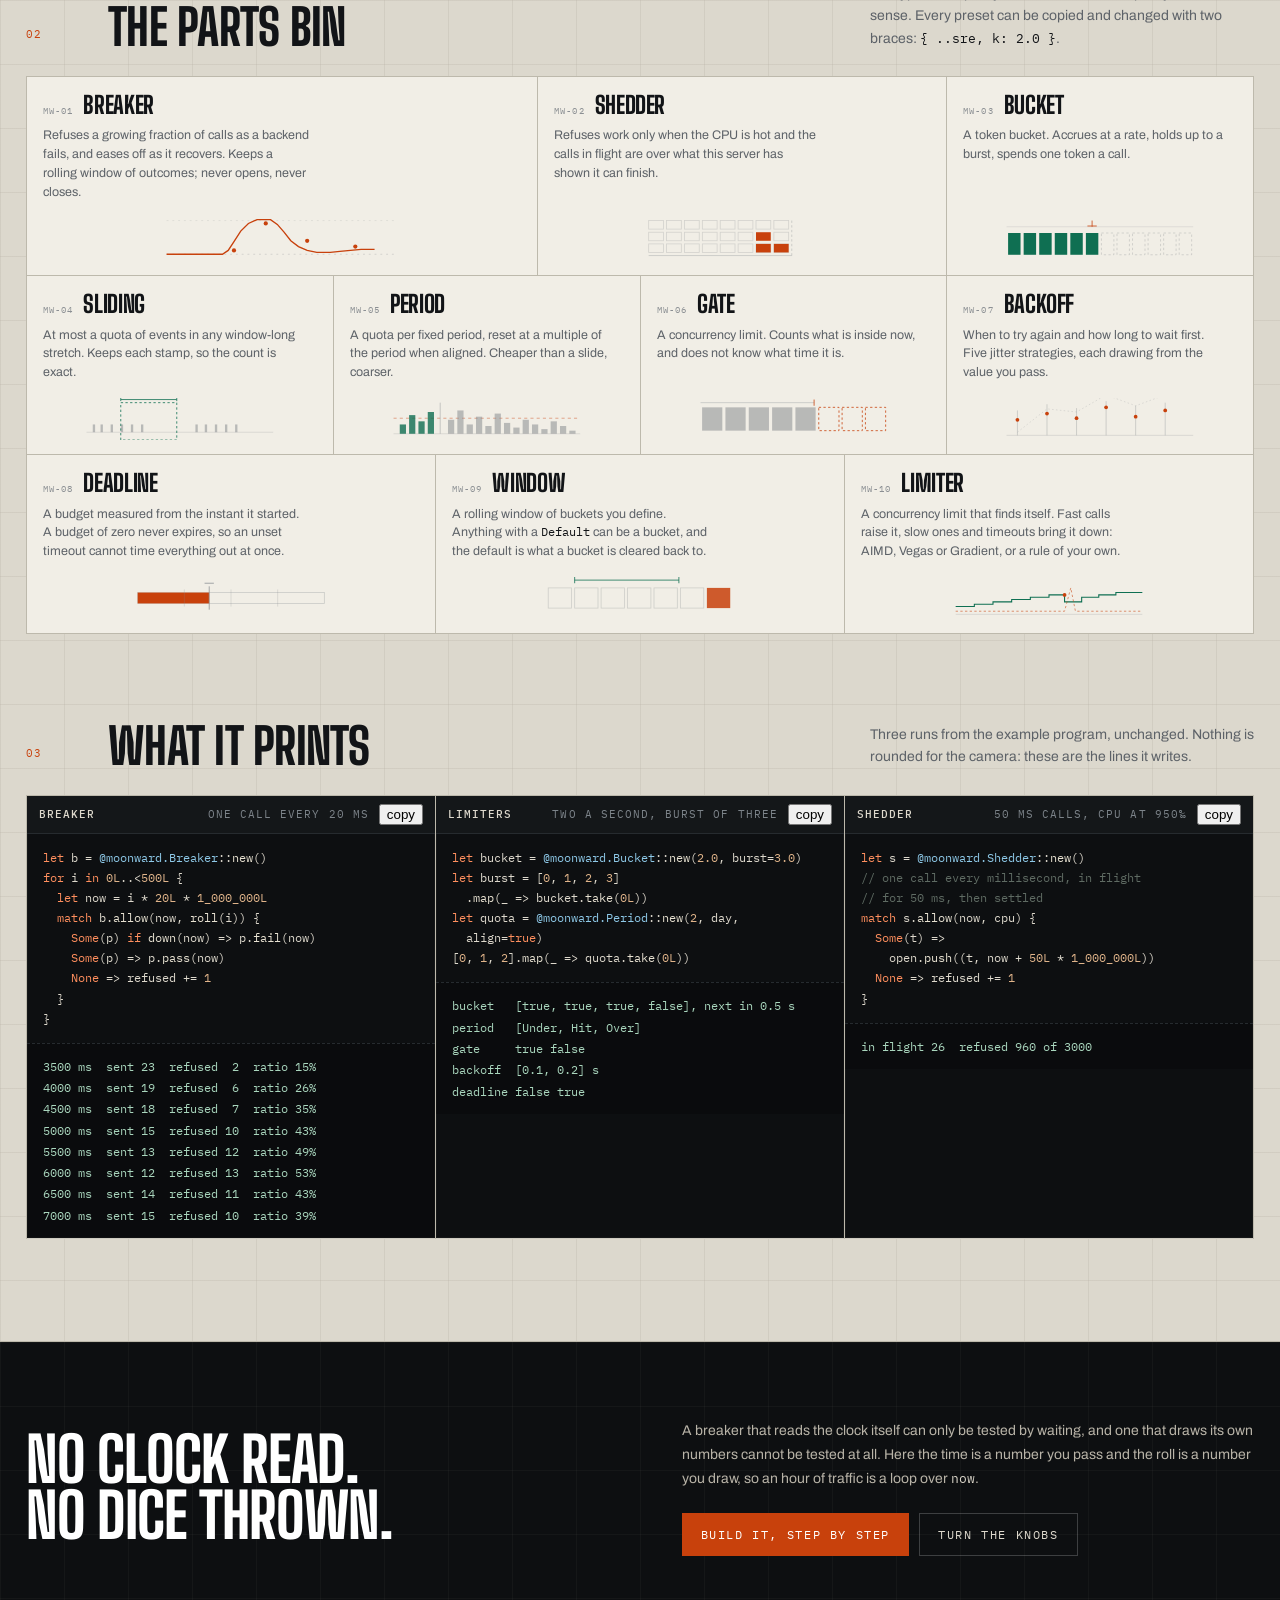
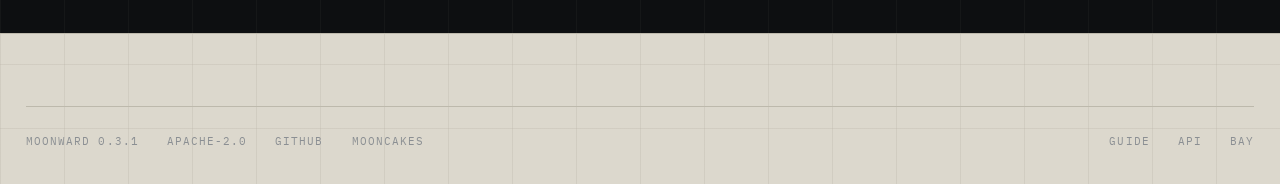
==== commit 3ecb9d6d: "chore(moonward): moonward 0.3.1, with its dependencies at their latest. Signed-off-by: Leo Cheng (he" ====
--- a/docs/index.html
+++ b/docs/index.html
@@ -40,7 +40,7 @@
     <a class="rail__git" href="https://github.com/moonbitstack/moonward" aria-label="Repository on GitHub">
       <svg viewBox="0 0 16 16" fill="currentColor" aria-hidden="true"><path d="M8 0C3.58 0 0 3.58 0 8c0 3.54 2.29 6.53 5.47 7.59.4.07.55-.17.55-.38 0-.19-.01-.82-.01-1.49-2.01.37-2.53-.49-2.69-.94-.09-.23-.48-.94-.82-1.13-.28-.15-.68-.52-.01-.53.63-.01 1.08.58 1.23.82.72 1.21 1.87.87 2.33.66.07-.52.28-.87.51-1.07-1.78-.2-3.64-.89-3.64-3.95 0-.87.31-1.59.82-2.15-.08-.2-.36-1.02.08-2.12 0 0 .67-.21 2.2.82a7.4 7.4 0 0 1 2-.27c.68 0 1.36.09 2 .27 1.53-1.04 2.2-.82 2.2-.82.44 1.1.16 1.92.08 2.12.51.56.82 1.27.82 2.15 0 3.07-1.87 3.75-3.65 3.95.29.25.54.73.54 1.48 0 1.07-.01 1.93-.01 2.2 0 .21.15.46.55.38A7.995 7.995 0 0 0 16 8c0-4.42-3.58-8-8-8Z"/></svg>
     </a>
-    <span class="rail__ver">v0.3.0</span>
+    <span class="rail__ver">v0.3.1</span>
   </div>
 </nav>
 
@@ -54,7 +54,7 @@
         <a class="btn" href="guide.html">Read the guide <span aria-hidden="true">→</span></a>
         <a class="btn btn--ghost" href="bay.html">Open the bay</a>
       </div>
-      <p class="hero__cmd"><span class="mono">moon add moonbitstack/moonward@0.3.0</span></p>
+      <p class="hero__cmd"><span class="mono">moon add moonbitstack/moonward@0.3.1</span></p>
     </div>
 
     <figure class="inst plate" id="inst" aria-label="Live circuit breaker driven by the compiled library">
@@ -448,7 +448,7 @@
 </section>
 
 <footer class="foot shell">
-  <span>moonward 0.3.0</span>
+  <span>moonward 0.3.1</span>
   <span>Apache-2.0</span>
   <a href="https://github.com/moonbitstack/moonward">GitHub</a>
   <a href="https://mooncakes.io/docs/moonbitstack/moonward">mooncakes</a>
